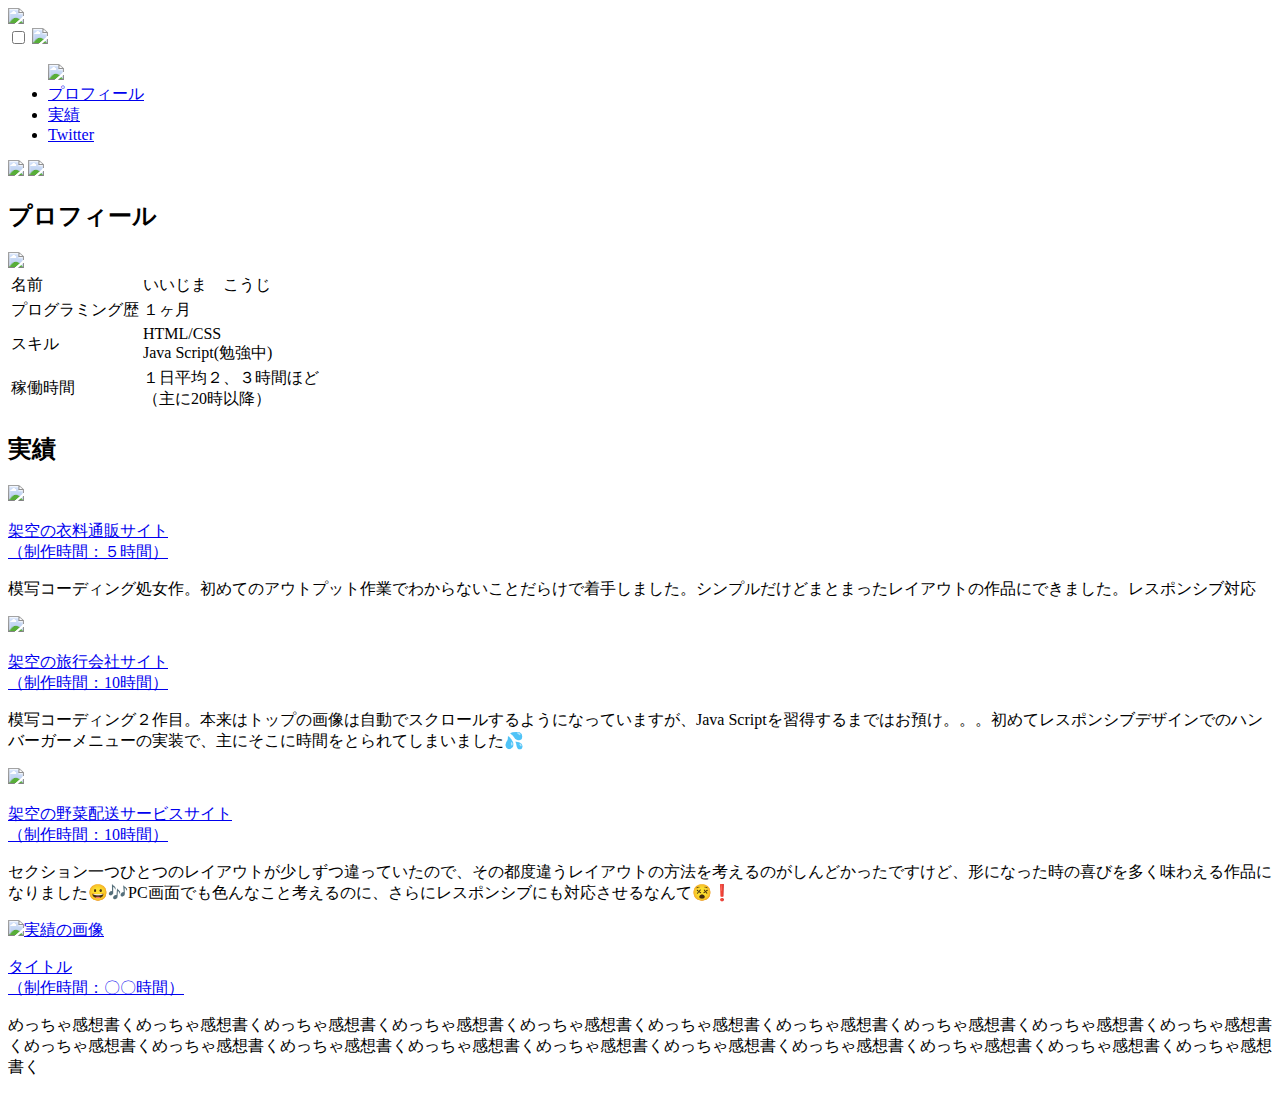
==== index.html @ b82967d2 "Add files via upload" ====
<!DOCTYPE html>
<html lang="ja">
  <head>
    <meta charset="utf-8">
    <title>Kouji's Page</title>
    <link rel="icon" href="img/icon.png">
    <link rel="stylesheet" href="css/styles.css">
    <link rel="stylesheet" href="css/responsive.css">
    <meta name="viewport" content="width=device-width, initial-scale=1.0">

  </head>
    
<body>

  <header>
    <nav class="header-nav">
      <div class="header-logo">
        <img src="img/header-logo.jpg">
      </div>
      <input type="checkbox" id="humbarger">
      <label for="humbarger"><img src="img/humbarger-on.png"></label>
      <ul>
        <label for="humbarger"><img src="img/humbarger-off.png"></label>
        <li><a href="#profile">プロフィール</a></li>
        <li><a href="#results">実績</a></li>
        <li><a href="#twitter">Twitter</a></li>
      </ul>
    </nav>

    <div class="header-img">
      <img class="header-img-pc" src="img/header-img.png">
      <img class="header-img-sp" src="img/header-img-sp.png">
    </div>

  </header>

  <main>

    <section id="profile">
      <h2>プロフィール</h2>

      <div class="profile-wrapper">

        <div class="profile-img">
          <img src="img/dogpc.jpg">
        </div>
        <div class="profile-text">
          <table>
            <tr>
              <td>名前</td>
              <td>いいじま　こうじ</td>
            </tr>
            <tr>
              <td>プログラミング歴</td>
              <td>１ヶ月</td>
            </tr>
            <tr>
              <td>スキル</td>
              <td>HTML/CSS<br>Java Script(勉強中)</td>
            </tr>
            <tr>
              <td>稼働時間</td>
              <td>１日平均２、３時間ほど<br>（主に20時以降）</td>
            </tr>
            
          </table>
        </div>

      </div>
    </section>

    <section id="results">

      <h2>実績</h2>
      <div class="results-wrapper">

        <div class="results">
          <a href="practice/tottaly/index.html" target="blank"><img src="img/tottaly.png"><p>架空の衣料通販サイト<br>（制作時間：５時間）</p></a>
          <div class="results-text">
            <p>模写コーディング処女作。初めてのアウトプット作業でわからないことだらけで着手しました。シンプルだけどまとまったレイアウトの作品にできました。レスポンシブ対応</p>
          </div>
        </div>

        <div class="results">
          <a href="practice/paspol/index.html" target="blank"><img src="img/paspol.png"><p>架空の旅行会社サイト<br>（制作時間：10時間）</p></a>
          <div class="results-text">
            <p>模写コーディング２作目。本来はトップの画像は自動でスクロールするようになっていますが、Java Scriptを習得するまではお預け。。。初めてレスポンシブデザインでのハンバーガーメニューの実装で、主にそこに時間をとられてしまいました💦</p>
          </div>
        </div>

        <div class="results">
          <a href="practice/20210414/index.html" target="blank"><img src="img/sugutabe.png"><p>架空の野菜配送サービスサイト<br>（制作時間：10時間）</p></a>
          <div class="results-text">
            <p>セクション一つひとつのレイアウトが少しずつ違っていたので、その都度違うレイアウトの方法を考えるのがしんどかったですけど、形になった時の喜びを多く味わえる作品になりました😀🎶PC画面でも色んなこと考えるのに、さらにレスポンシブにも対応させるなんて😵❗️</p>
          </div>
        </div>

        <div class="results">
          <a href="#"><img src=""alt="実績の画像" target="blank"><p>タイトル<br>（制作時間：〇〇時間）</p></a>
          <div class="results-text">
            <p>めっちゃ感想書くめっちゃ感想書くめっちゃ感想書くめっちゃ感想書くめっちゃ感想書くめっちゃ感想書くめっちゃ感想書くめっちゃ感想書くめっちゃ感想書くめっちゃ感想書くめっちゃ感想書くめっちゃ感想書くめっちゃ感想書くめっちゃ感想書くめっちゃ感想書くめっちゃ感想書くめっちゃ感想書くめっちゃ感想書くめっちゃ感想書くめっちゃ感想書く</p>
          </div>
        </div>

      </div>

    </section>

  </main>



</body>
    
</html>
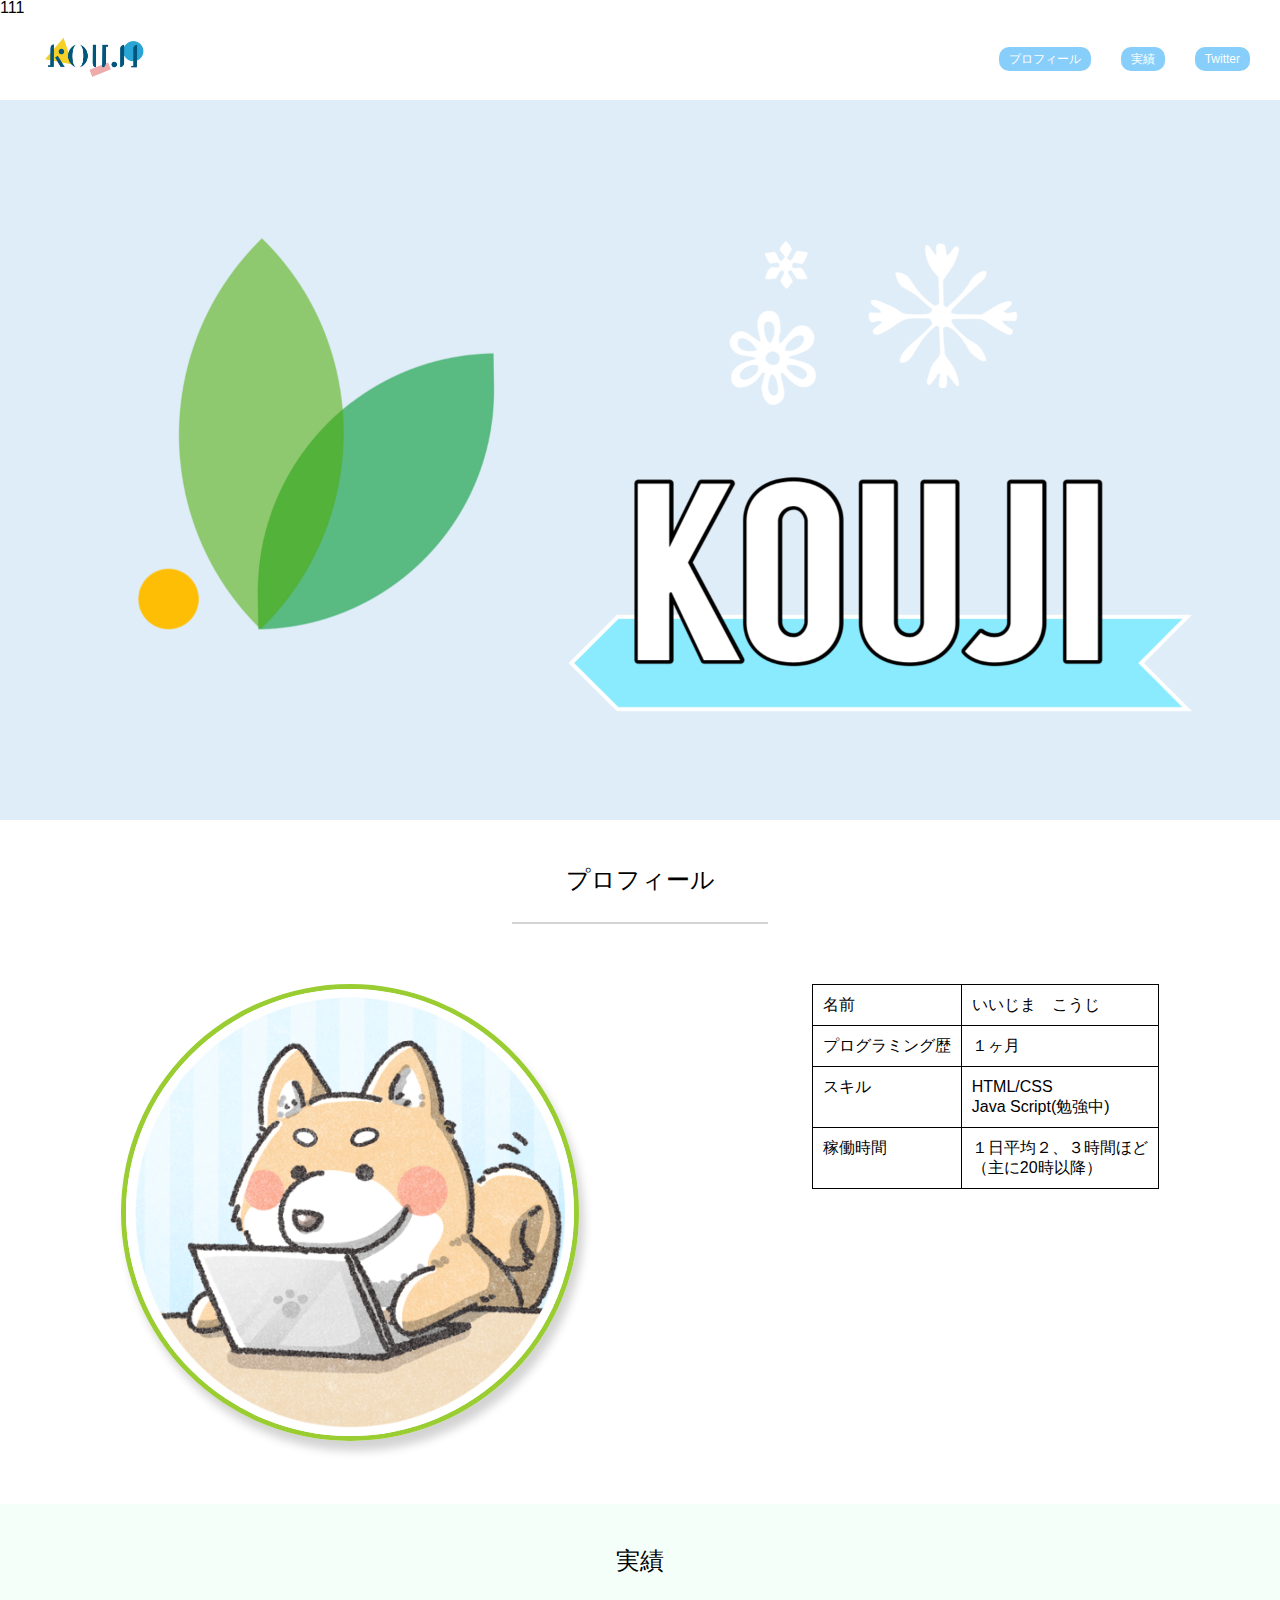
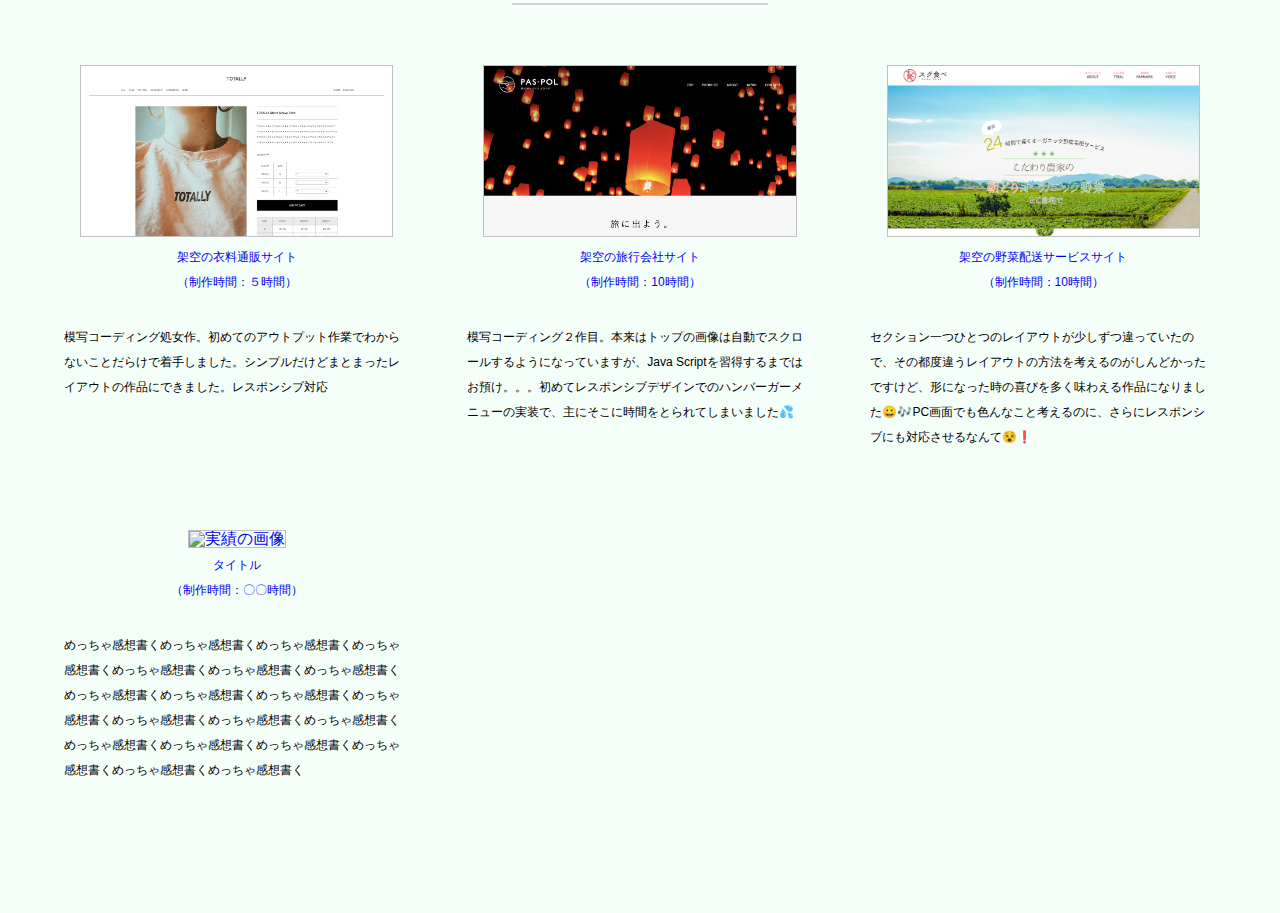
==== commit 69789394: "Add files via upload" ====
--- a/index.html
+++ b/index.html
@@ -1,4 +1,4 @@
-<!DOCTYPE html>
+<!DOCTYPE html>111
 <html lang="ja">
   <head>
     <meta charset="utf-8">
--- a/css/styles.css
+++ b/css/styles.css
@@ -0,0 +1,263 @@
+/*
+html5doctor.com Reset Stylesheet
+v1.6.1
+Last Updated: 2010-09-17
+Author: Richard Clark - http://richclarkdesign.com
+Twitter: @rich_clark
+*/
+
+html, body, div, span, object, iframe,
+h1, h2, h3, h4, h5, h6, p, blockquote, pre,
+abbr, address, cite, code,
+del, dfn, em, img, ins, kbd, q, samp,
+small, strong, sub, sup, var,
+b, i,
+dl, dt, dd, ol, ul, li,
+fieldset, form, label, legend,
+table, caption, tbody, tfoot, thead, tr, th, td,
+article, aside, canvas, details, figcaption, figure,
+footer, header, hgroup, menu, nav, section, summary,
+time, mark, audio, video {
+    margin:0;
+    padding:0;
+    border:0;
+    outline:0;
+    font-size:100%;
+    vertical-align:baseline;
+    background:transparent;
+}
+
+body {
+    line-height:1;
+}
+
+article,aside,details,figcaption,figure,
+footer,header,hgroup,menu,nav,section {
+    display:block;
+}
+
+nav ul {
+    list-style:none;
+}
+
+blockquote, q {
+    quotes:none;
+}
+
+blockquote:before, blockquote:after,
+q:before, q:after {
+    content:'';
+    content:none;
+}
+
+a {
+    margin:0;
+    padding:0;
+    font-size:100%;
+    vertical-align:baseline;
+    background:transparent;
+}
+
+/* change colours to suit your needs */
+ins {
+    background-color:#ff9;
+    color:#000;
+    text-decoration:none;
+}
+
+/* change colours to suit your needs */
+mark {
+    background-color:#ff9;
+    color:#000;
+    font-style:italic;
+    font-weight:bold;
+}
+
+del {
+    text-decoration: line-through;
+}
+
+abbr[title], dfn[title] {
+    border-bottom:1px dotted;
+    cursor:help;
+}
+
+table {
+    border-collapse:collapse;
+    border-spacing:0;
+}
+
+/* change border colour to suit your needs */
+hr {
+    display:block;
+    height:1px;
+    border:0;  
+    border-top:1px solid #cccccc;
+    margin:1em 0;
+    padding:0;
+}
+
+input, select {
+    vertical-align:middle;
+}
+
+
+
+/* ここからCSS */
+
+body {
+  margin: 0;
+  background-color: #fff;
+  font-family: 'Segoe UI', Tahoma, Geneva, Verdana, sans-serif;
+}
+
+a {
+  text-decoration: none;
+}
+
+.header-nav {
+  display: flex;
+  align-items: center;
+  justify-content: space-between;
+  padding: 15px 0;
+}
+
+.header-nav .header-logo {
+width: 10%;
+}
+
+.header-logo img {
+  width: 100%;
+  padding: 0 30px;
+}
+
+.header-nav input, .header-nav label {
+  display: none;
+}
+
+.header-nav label img {
+  transform: scale(.5);
+}
+
+.header-nav ul {
+  padding: 0 30px;
+  display: flex;
+}
+
+.header-nav ul li {
+  padding-right: 30px;
+}
+
+.header-nav ul li:last-child {
+  padding-right: 0;
+}
+
+.header-nav ul li a {
+  font-size: 12px;
+  color: #fff;
+  background-color: #87cefa;
+  padding: 5px 10px;
+  border-radius: 10px;
+  transition: all .3s;
+}
+
+.header-nav ul li a:hover {
+  color: #87cefa;
+  background-color: #e0ffff;
+}
+
+.header-img {
+  width: 100%;
+}
+
+.header-img img {
+  width: 100%;
+}
+
+.header-img-sp {
+  display: none;
+}
+
+section:nth-child(even) {
+background-color: #f5fffa;
+}
+
+section h2 {
+  font-size: 24px;
+  font-weight: normal;
+  border-bottom: 2px solid #d3d3d3;
+  padding: 45px 0 30px;
+  width: 20%;
+  margin: 0 auto 60px;
+  text-align: center;
+}
+
+.profile-wrapper {
+  display: flex;
+  justify-content: space-around;
+  align-items: flex-start;
+  margin-bottom: 60px;
+}
+
+.profile-img {
+  width: 35%;
+  
+}
+
+.profile-img img {
+  width: 100%;
+  border-radius: 50%;
+  border: 5px solid #9acd32;
+  box-shadow: 5px 10px 10px 0 #d3d3d3; 
+}
+
+.profile-text table {
+  text-align: left;
+}
+
+tr td {
+  border: 1px solid #000;
+  padding: 10px 10px;
+  line-height: 20px;
+}
+
+.results-wrapper {
+  width: 90%;
+  margin: 0 auto;
+  display: flex;
+  flex-wrap: wrap;
+  justify-content: space-between;
+  padding-bottom: 60px;
+}
+
+.results a img {
+  width: 90%;
+  border: 1px solid silver;
+}
+
+.results-text {
+  max-height: 200px;
+  overflow-y: auto;
+}
+
+.results p {
+  line-height: 25px;
+  margin: 30px 0;
+  font-size: 12px;
+  text-align: left;
+}
+
+.results a p {
+  width: 100%;
+  margin-top: 0;
+  padding-top: 5px;
+  text-align: center;
+  margin: 0 auto;
+}
+
+.results {
+  width: 30%;
+  text-align: center;
+  margin-bottom: 30px;
+  padding-bottom : 20px;
+}--- a/css/responsive.css
+++ b/css/responsive.css
@@ -0,0 +1,210 @@
+/*
+html5doctor.com Reset Stylesheet
+v1.6.1
+Last Updated: 2010-09-17
+Author: Richard Clark - http://richclarkdesign.com
+Twitter: @rich_clark
+*/
+
+html, body, div, span, object, iframe,
+h1, h2, h3, h4, h5, h6, p, blockquote, pre,
+abbr, address, cite, code,
+del, dfn, em, img, ins, kbd, q, samp,
+small, strong, sub, sup, var,
+b, i,
+dl, dt, dd, ol, ul, li,
+fieldset, form, label, legend,
+table, caption, tbody, tfoot, thead, tr, th, td,
+article, aside, canvas, details, figcaption, figure,
+footer, header, hgroup, menu, nav, section, summary,
+time, mark, audio, video {
+    margin:0;
+    padding:0;
+    border:0;
+    outline:0;
+    font-size:100%;
+    vertical-align:baseline;
+    background:transparent;
+}
+
+body {
+    line-height:1;
+}
+
+article,aside,details,figcaption,figure,
+footer,header,hgroup,menu,nav,section {
+    display:block;
+}
+
+nav ul {
+    list-style:none;
+}
+
+blockquote, q {
+    quotes:none;
+}
+
+blockquote:before, blockquote:after,
+q:before, q:after {
+    content:'';
+    content:none;
+}
+
+a {
+    margin:0;
+    padding:0;
+    font-size:100%;
+    vertical-align:baseline;
+    background:transparent;
+}
+
+/* change colours to suit your needs */
+ins {
+    background-color:#ff9;
+    color:#000;
+    text-decoration:none;
+}
+
+/* change colours to suit your needs */
+mark {
+    background-color:#ff9;
+    color:#000;
+    font-style:italic;
+    font-weight:bold;
+}
+
+del {
+    text-decoration: line-through;
+}
+
+abbr[title], dfn[title] {
+    border-bottom:1px dotted;
+    cursor:help;
+}
+
+table {
+    border-collapse:collapse;
+    border-spacing:0;
+}
+
+/* change border colour to suit your needs */
+hr {
+    display:block;
+    height:1px;
+    border:0;  
+    border-top:1px solid #cccccc;
+    margin:1em 0;
+    padding:0;
+}
+
+input, select {
+    vertical-align:middle;
+}
+
+/* ここからCSS */
+
+@media screen and (max-width: 500px) {
+
+
+  .header-nav {
+    position: relative;
+  }
+
+  .header-nav .header-logo {
+    width: 25%;
+    }
+    
+  .header-logo img {
+    width: 100%;
+    padding: 0 30px;
+  }
+
+  .header-nav input, .header-nav label {
+    display: block;
+  }
+
+  .header-nav input {
+    position: absolute;
+    left: -500%;
+  }
+
+    .header-nav label {
+      padding-right: 30px;
+  }
+
+  .header-nav ul {
+    flex-direction: column;
+    justify-content: space-between;
+    text-align: center;
+    background-color: #fff;
+    position: absolute;
+    top: -500%;
+    right: 0px;
+    padding: 2px 0 30px;
+    height: 200px;
+    z-index: 2;
+    transition: all .3s;
+  }
+
+  .header-nav ul li {
+    padding: 0 20px;
+  }
+  .header-nav ul li:last-child {
+    padding: 0 20px;
+  }
+
+  .header-nav ul label {
+    padding-top: 15px;
+    padding-right: 30px;
+    text-align: right;
+
+  }
+
+  input:checked ~ ul {
+    top: 0px;
+  }
+
+.header-img-pc {
+  display: none;
+}
+
+  .header-img-sp {
+    display: block;
+  }
+
+  section h2 {
+    width: 40%;
+  }
+
+  .profile-wrapper {
+    flex-direction: column;
+    justify-content: space-between;
+    align-items: center;
+    
+  }
+
+  .profile-img {
+    width: 80%;
+    margin-bottom: 30px;
+  }
+
+  .results-wrapper {
+    flex-direction: column;
+  }
+
+  .results {
+    width: 90%;
+    text-align: center;
+    margin: 0 auto;
+    
+  }
+
+  .results p {
+    padding-bottom: 30px;
+    border-bottom: 2px dotted #d3d3d3;
+  }
+  .results a p {
+    padding-bottom: 0;
+    border-bottom: none;
+  }
+}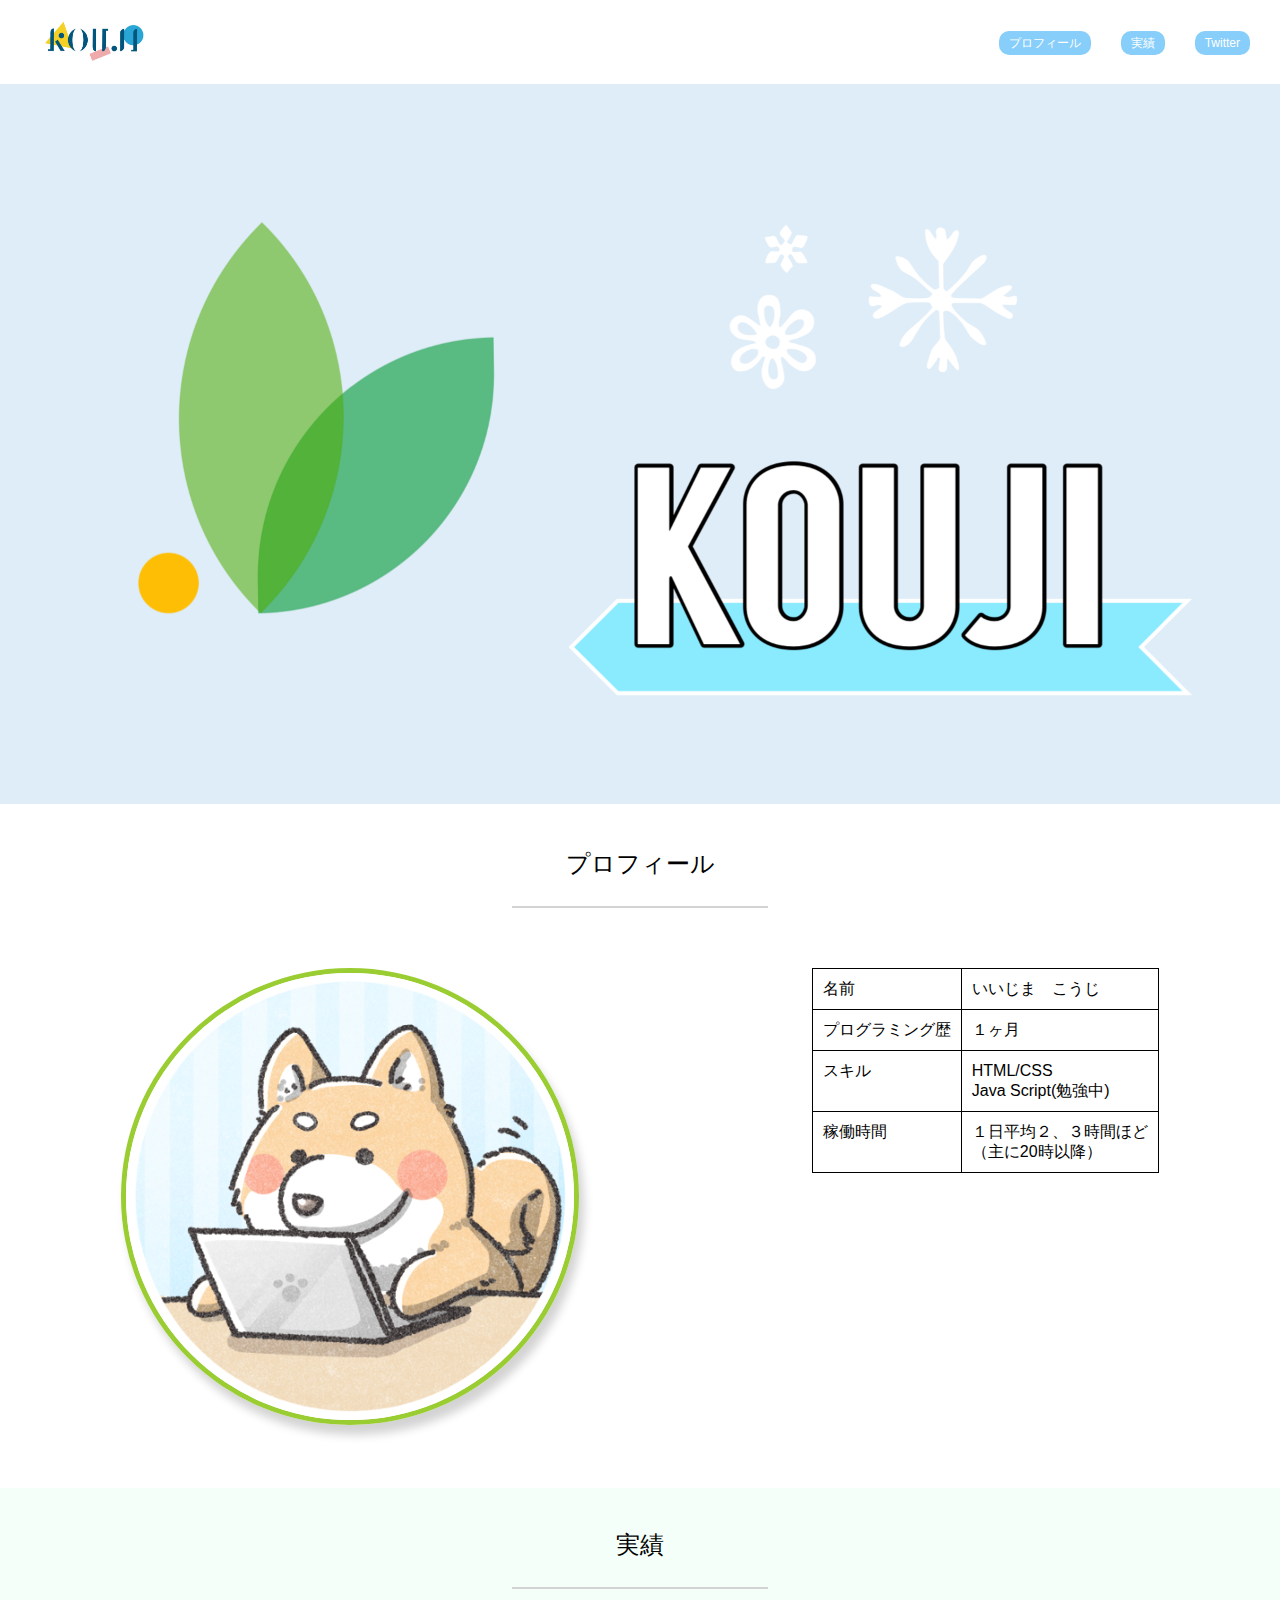
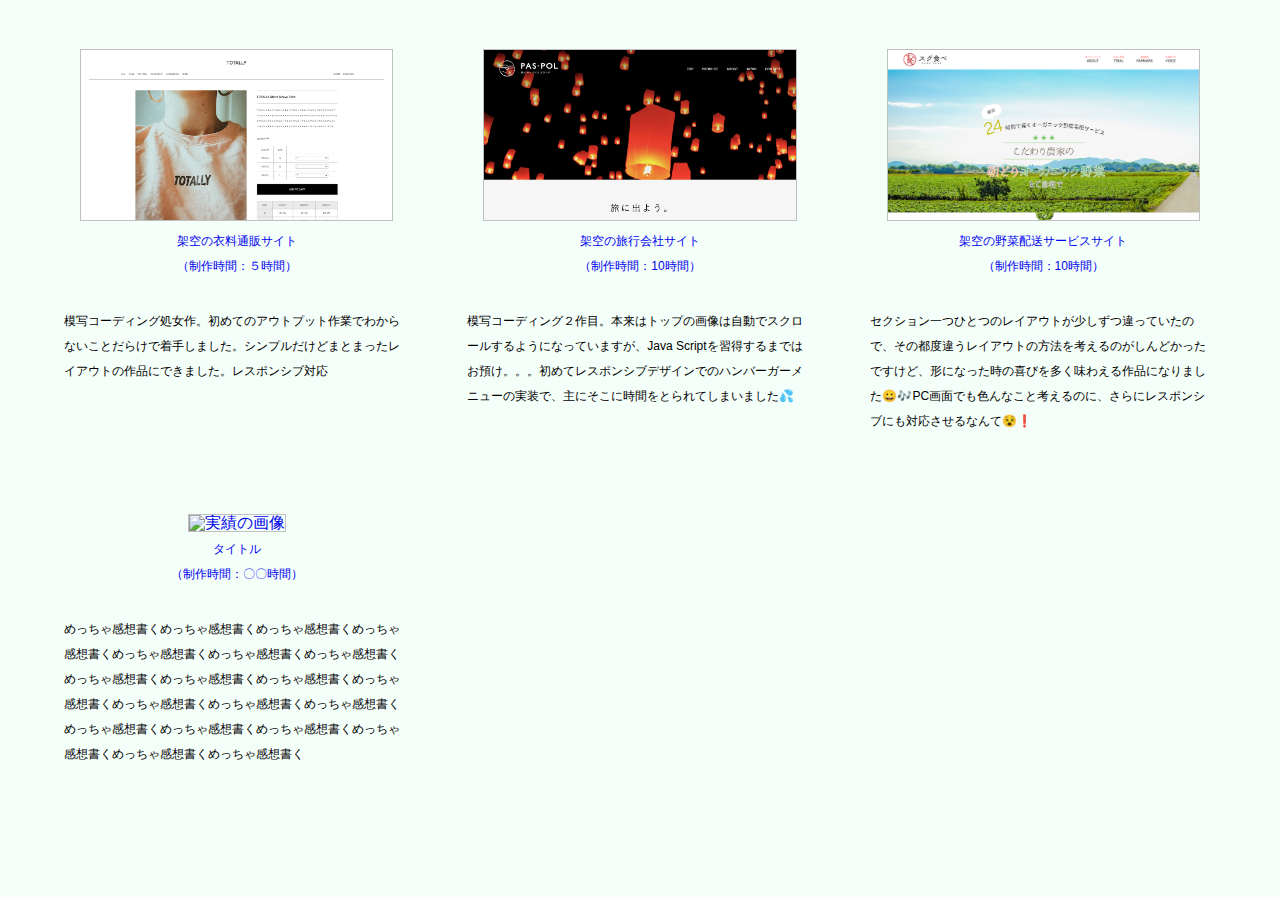
==== commit 6b828c63: "Add files via upload" ====
--- a/index.html
+++ b/index.html
@@ -1,4 +1,4 @@
-<!DOCTYPE html>111
+<!DOCTYPE html>
 <html lang="ja">
   <head>
     <meta charset="utf-8">
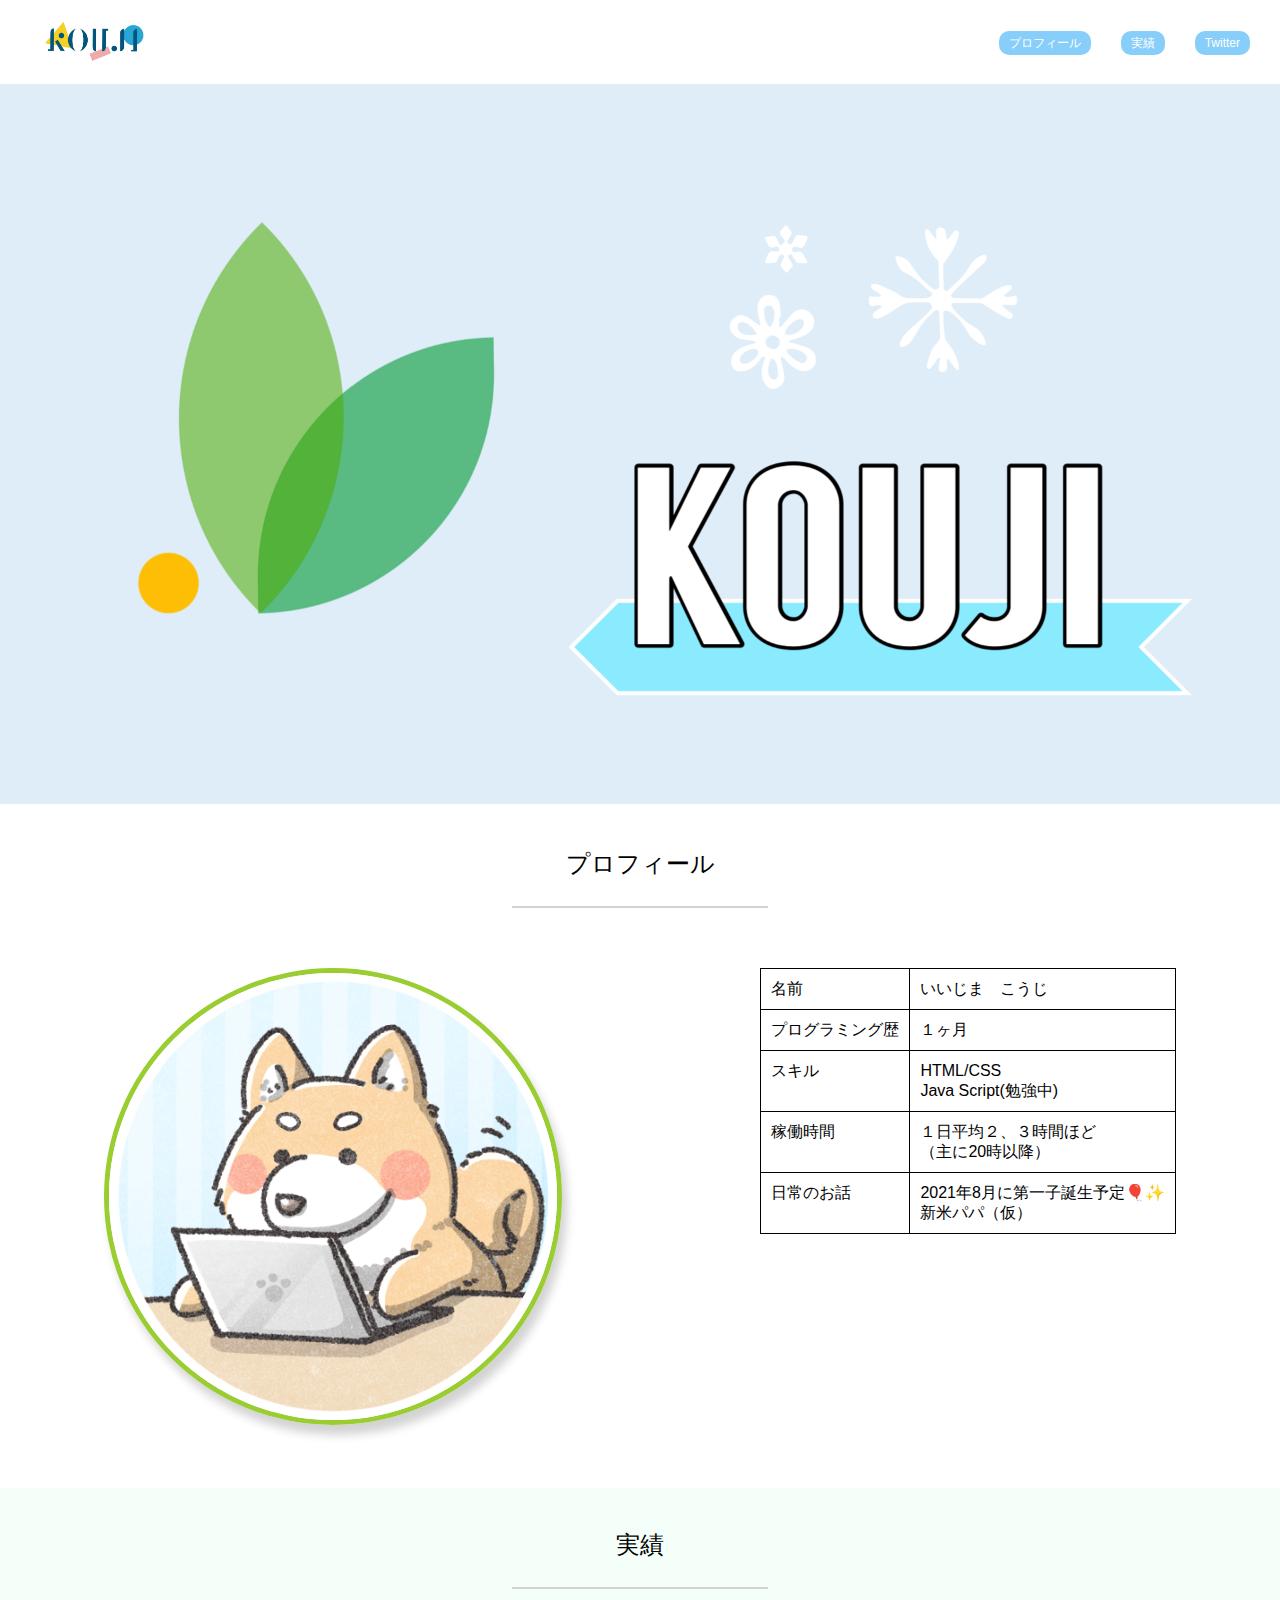
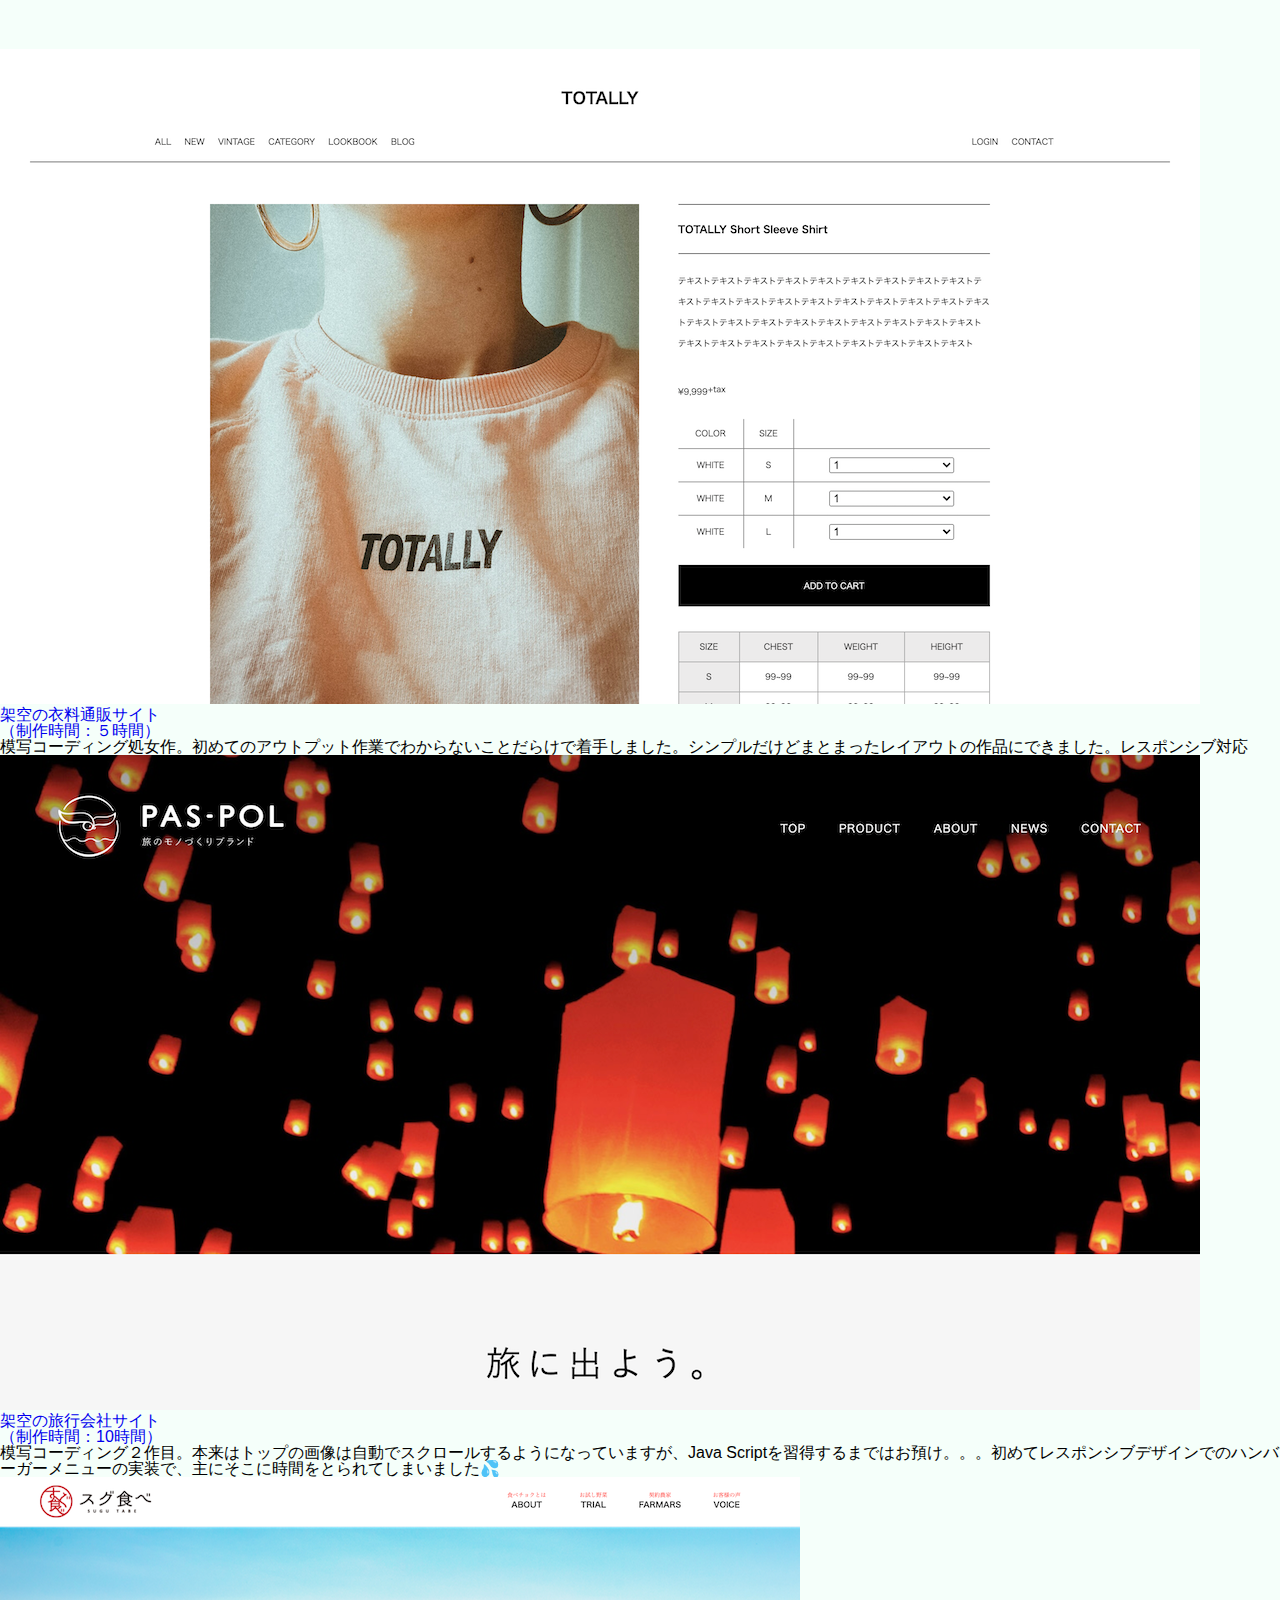
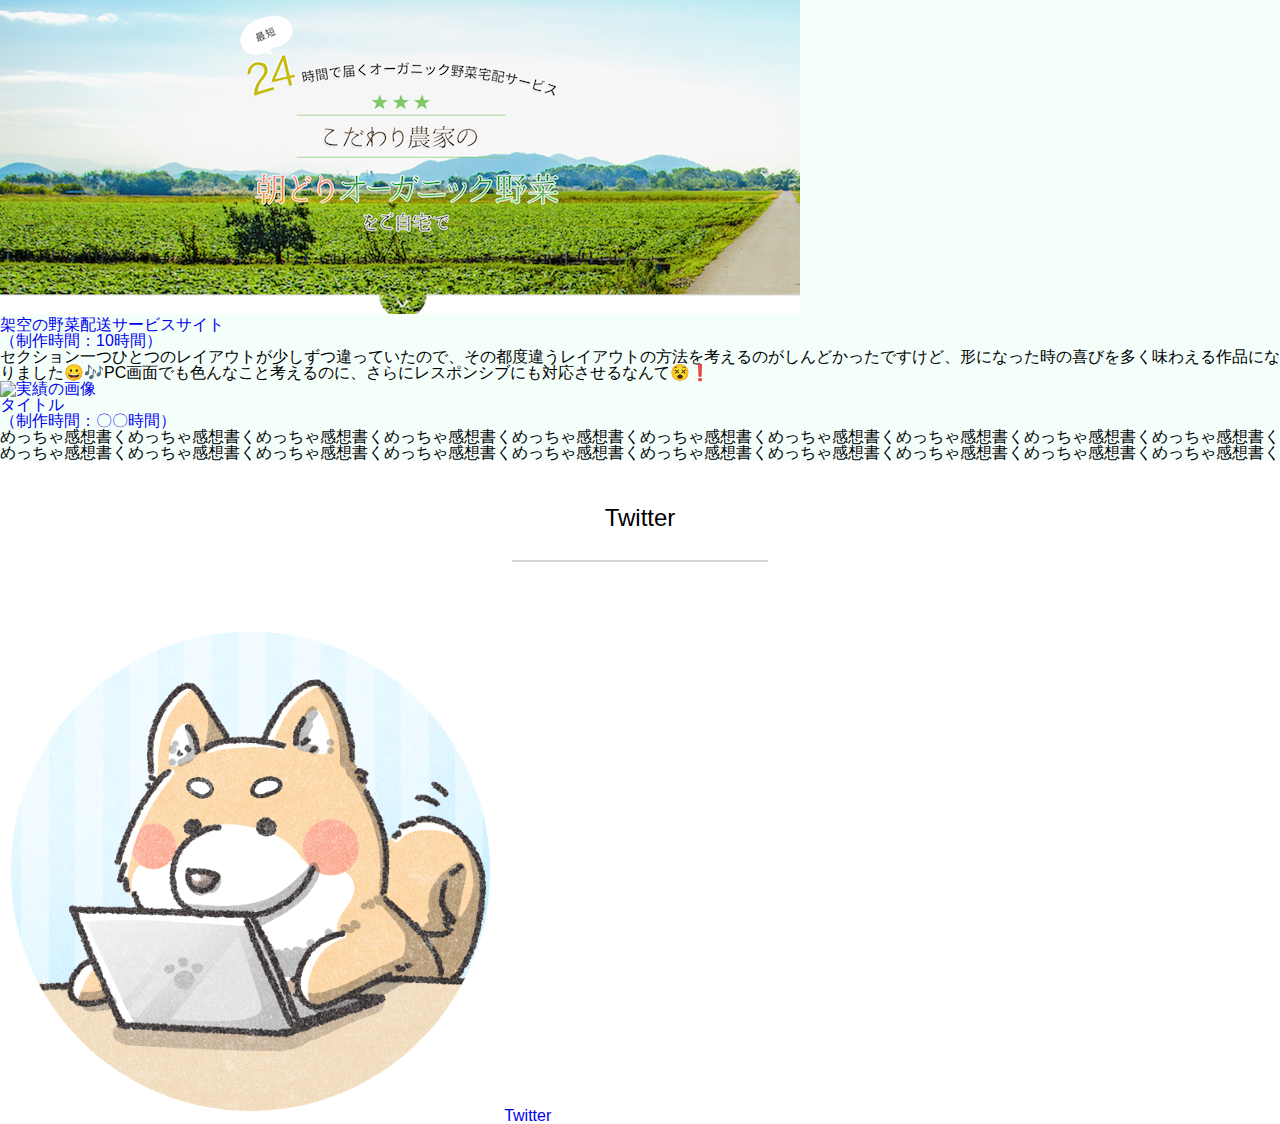
==== commit 61827938: "Add files via upload" ====
--- a/index.html
+++ b/index.html
@@ -62,6 +62,10 @@
               <td>稼働時間</td>
               <td>１日平均２、３時間ほど<br>（主に20時以降）</td>
             </tr>
+            <tr>
+              <td>日常のお話</td>
+              <td>2021年8月に第一子誕生予定🎈✨<br>新米パパ（仮）</td>
+            </tr>
             
           </table>
         </div>
@@ -69,41 +73,49 @@
       </div>
     </section>
 
-    <section id="results">
+    <section id="works">
 
       <h2>実績</h2>
-      <div class="results-wrapper">
+      <div class="works-wrapper">
 
-        <div class="results">
+        <div class="works">
           <a href="practice/tottaly/index.html" target="blank"><img src="img/tottaly.png"><p>架空の衣料通販サイト<br>（制作時間：５時間）</p></a>
-          <div class="results-text">
+          <div class="works-text">
             <p>模写コーディング処女作。初めてのアウトプット作業でわからないことだらけで着手しました。シンプルだけどまとまったレイアウトの作品にできました。レスポンシブ対応</p>
           </div>
         </div>
 
-        <div class="results">
+        <div class="works">
           <a href="practice/paspol/index.html" target="blank"><img src="img/paspol.png"><p>架空の旅行会社サイト<br>（制作時間：10時間）</p></a>
-          <div class="results-text">
+          <div class="works-text">
             <p>模写コーディング２作目。本来はトップの画像は自動でスクロールするようになっていますが、Java Scriptを習得するまではお預け。。。初めてレスポンシブデザインでのハンバーガーメニューの実装で、主にそこに時間をとられてしまいました💦</p>
           </div>
         </div>
 
-        <div class="results">
+        <div class="works">
           <a href="practice/20210414/index.html" target="blank"><img src="img/sugutabe.png"><p>架空の野菜配送サービスサイト<br>（制作時間：10時間）</p></a>
-          <div class="results-text">
+          <div class="works-text">
             <p>セクション一つひとつのレイアウトが少しずつ違っていたので、その都度違うレイアウトの方法を考えるのがしんどかったですけど、形になった時の喜びを多く味わえる作品になりました😀🎶PC画面でも色んなこと考えるのに、さらにレスポンシブにも対応させるなんて😵❗️</p>
           </div>
         </div>
 
-        <div class="results">
+        <div class="works">
           <a href="#"><img src=""alt="実績の画像" target="blank"><p>タイトル<br>（制作時間：〇〇時間）</p></a>
-          <div class="results-text">
+          <div class="works-text">
             <p>めっちゃ感想書くめっちゃ感想書くめっちゃ感想書くめっちゃ感想書くめっちゃ感想書くめっちゃ感想書くめっちゃ感想書くめっちゃ感想書くめっちゃ感想書くめっちゃ感想書くめっちゃ感想書くめっちゃ感想書くめっちゃ感想書くめっちゃ感想書くめっちゃ感想書くめっちゃ感想書くめっちゃ感想書くめっちゃ感想書くめっちゃ感想書くめっちゃ感想書く</p>
           </div>
         </div>
 
       </div>
 
+    </section>
+
+    <section>
+      <h2>Twitter</h2>
+      <div class="twitter-wrapper">
+        <img src="img/dogpc.jpg">
+            <a class="btn" href="https://twitter.com/aruma11111" target="blank">Twitter</a>
+      </div>         
     </section>
 
   </main>
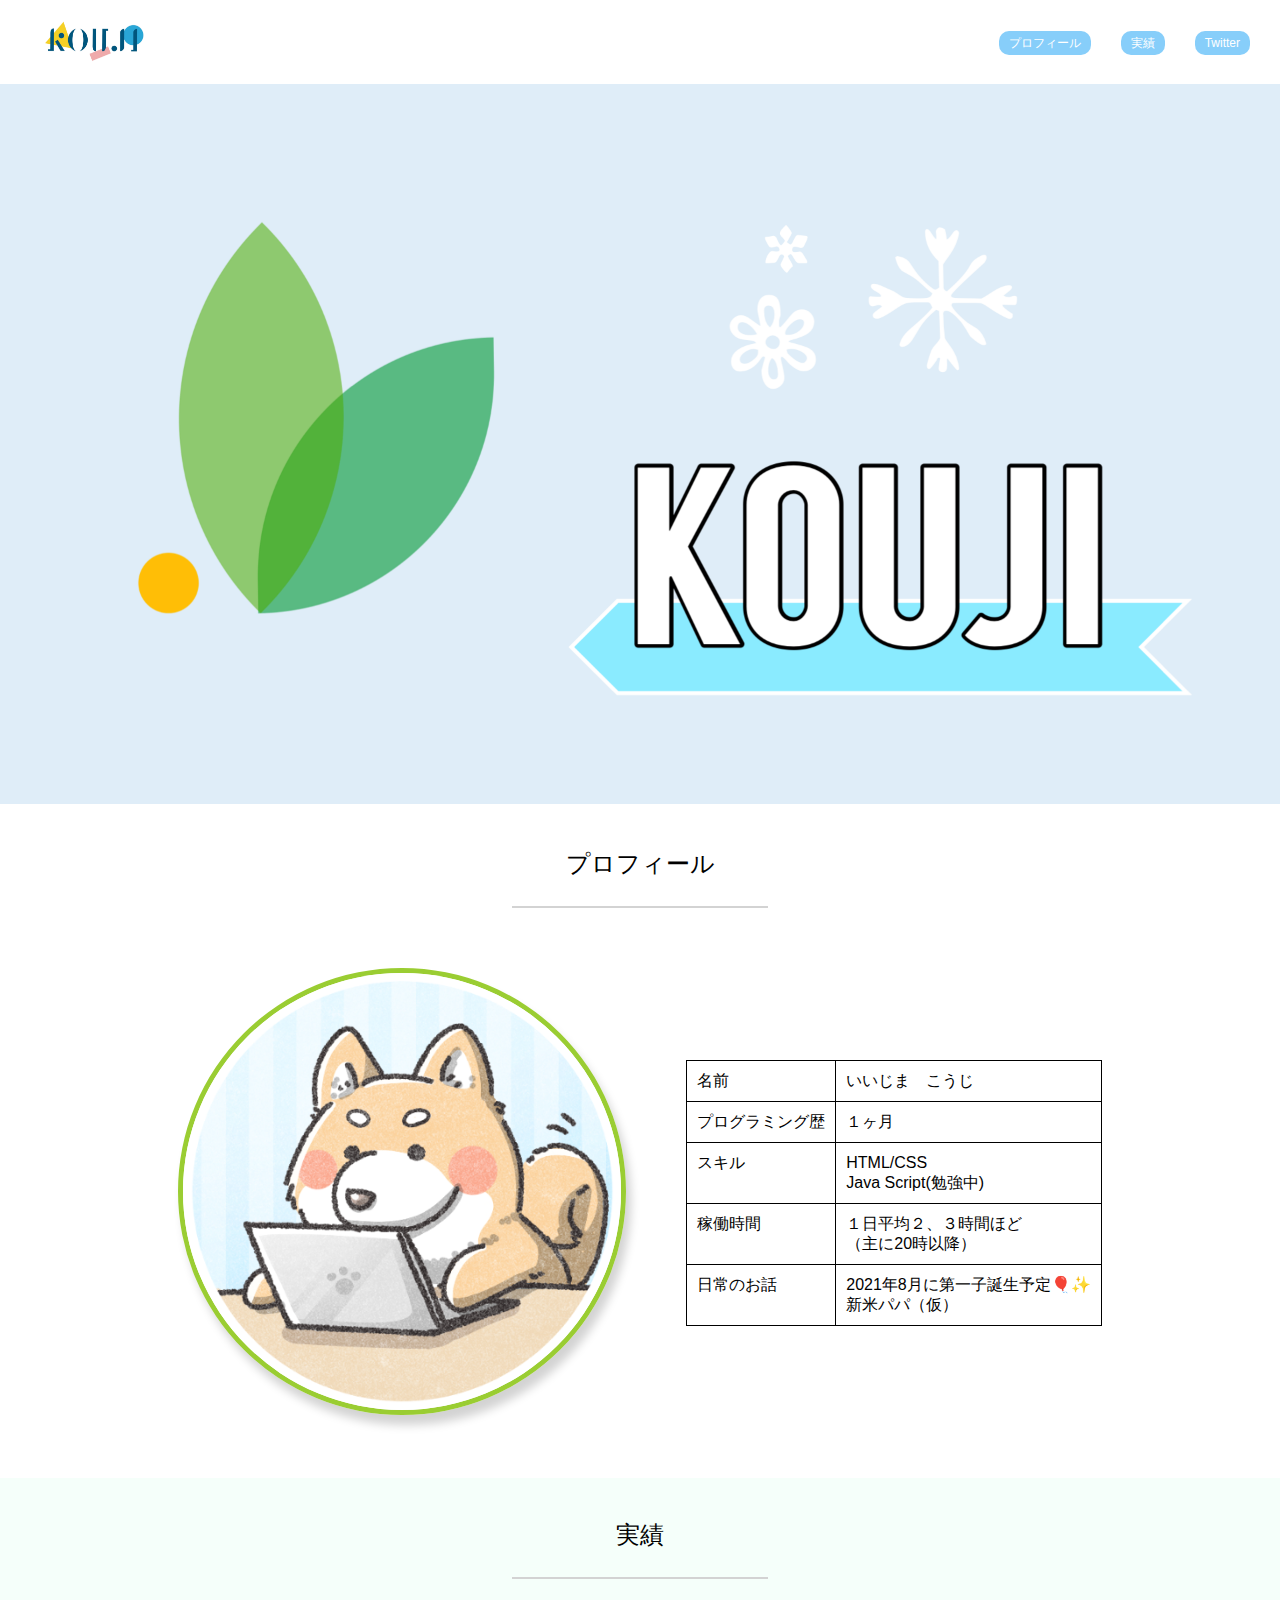
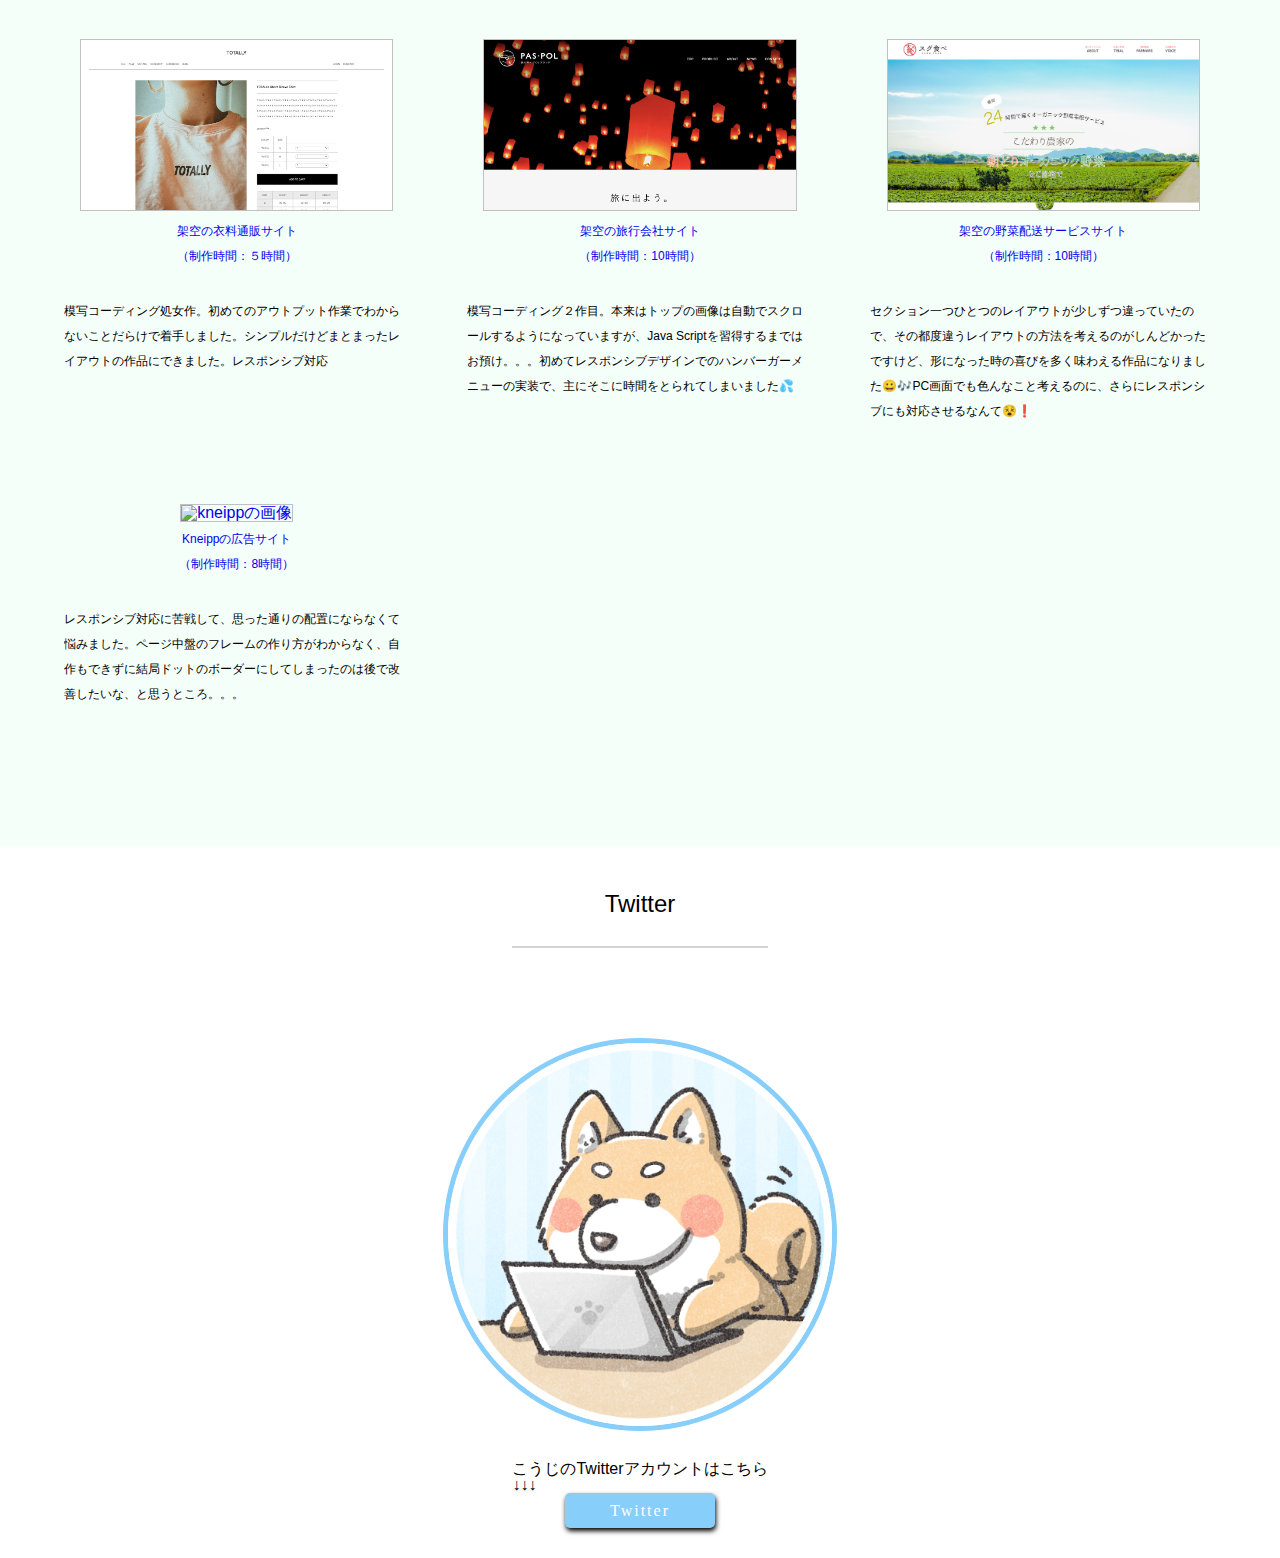
==== commit 0a892993: "Add files via upload" ====
--- a/index.html
+++ b/index.html
@@ -100,9 +100,9 @@
         </div>
 
         <div class="works">
-          <a href="#"><img src=""alt="実績の画像" target="blank"><p>タイトル<br>（制作時間：〇〇時間）</p></a>
+          <a href="practice/kneipp/index.html" target="blank"><img src="img/kneipp.png"alt="kneippの画像" ><p>Kneippの広告サイト<br>（制作時間：8時間）</p></a>
           <div class="works-text">
-            <p>めっちゃ感想書くめっちゃ感想書くめっちゃ感想書くめっちゃ感想書くめっちゃ感想書くめっちゃ感想書くめっちゃ感想書くめっちゃ感想書くめっちゃ感想書くめっちゃ感想書くめっちゃ感想書くめっちゃ感想書くめっちゃ感想書くめっちゃ感想書くめっちゃ感想書くめっちゃ感想書くめっちゃ感想書くめっちゃ感想書くめっちゃ感想書くめっちゃ感想書く</p>
+            <p>レスポンシブ対応に苦戦して、思った通りの配置にならなくて悩みました。ページ中盤のフレームの作り方がわからなく、自作もできずに結局ドットのボーダーにしてしまったのは後で改善したいな、と思うところ。。。</p>
           </div>
         </div>
 
@@ -114,6 +114,7 @@
       <h2>Twitter</h2>
       <div class="twitter-wrapper">
         <img src="img/dogpc.jpg">
+        <p>こうじのTwitterアカウントはこちら<br>↓↓↓</p>
             <a class="btn" href="https://twitter.com/aruma11111" target="blank">Twitter</a>
       </div>         
     </section>
--- a/css/styles.css
+++ b/css/styles.css
@@ -194,14 +194,14 @@
 
 .profile-wrapper {
   display: flex;
-  justify-content: space-around;
-  align-items: flex-start;
+  justify-content: center;
+  align-items: center;
   margin-bottom: 60px;
 }
 
 .profile-img {
   width: 35%;
-  
+  margin-right: 60px;
 }
 
 .profile-img img {
@@ -209,6 +209,7 @@
   border-radius: 50%;
   border: 5px solid #9acd32;
   box-shadow: 5px 10px 10px 0 #d3d3d3; 
+  box-sizing: border-box;
 }
 
 .profile-text table {
@@ -221,7 +222,7 @@
   line-height: 20px;
 }
 
-.results-wrapper {
+.works-wrapper {
   width: 90%;
   margin: 0 auto;
   display: flex;
@@ -230,24 +231,31 @@
   padding-bottom: 60px;
 }
 
-.results a img {
+.works {
+  width: 30%;
+  text-align: center;
+  margin-bottom: 30px;
+  padding-bottom : 20px;
+}
+
+.works a img {
   width: 90%;
   border: 1px solid silver;
 }
 
-.results-text {
+.works-text {
   max-height: 200px;
   overflow-y: auto;
 }
 
-.results p {
+.works p {
   line-height: 25px;
   margin: 30px 0;
   font-size: 12px;
   text-align: left;
 }
 
-.results a p {
+.works a p {
   width: 100%;
   margin-top: 0;
   padding-top: 5px;
@@ -255,9 +263,32 @@
   margin: 0 auto;
 }
 
-.results {
+.twitter-wrapper {
+  display: flex;
+  flex-direction: column;
+  align-items: center;
+}
+
+.twitter-wrapper img {
   width: 30%;
-  text-align: center;
-  margin-bottom: 30px;
-  padding-bottom : 20px;
+  margin: 30px;
+  border-radius: 50%;
+  border: 5px solid #87cefa;
+}
+
+.btn {
+  min-width: 150px;margin-bottom: 30px;
+  box-shadow: 1px 3px 5px  #000;
+  text-align: center;
+  color: #fff;
+  font-size: 16px;
+  letter-spacing: 2px;
+  font-family: 'Georgia';
+  line-height: 35px;
+  background-color: #87cefa;
+  border-radius: 5px;
+}
+
+.btn:hover {
+  opacity: .7;
 }--- a/css/responsive.css
+++ b/css/responsive.css
@@ -185,26 +185,32 @@
 
   .profile-img {
     width: 80%;
+    margin-right: 0;
     margin-bottom: 30px;
   }
 
-  .results-wrapper {
+  .works-wrapper {
     flex-direction: column;
   }
 
-  .results {
+  .works {
     width: 90%;
     text-align: center;
     margin: 0 auto;
     
   }
 
-  .results p {
+  .works p {
     padding-bottom: 30px;
     border-bottom: 2px dotted #d3d3d3;
   }
-  .results a p {
+  .works a p {
     padding-bottom: 0;
     border-bottom: none;
   }
+
+  .twitter-wrapper img {
+    width: 70%;
+}
+
 }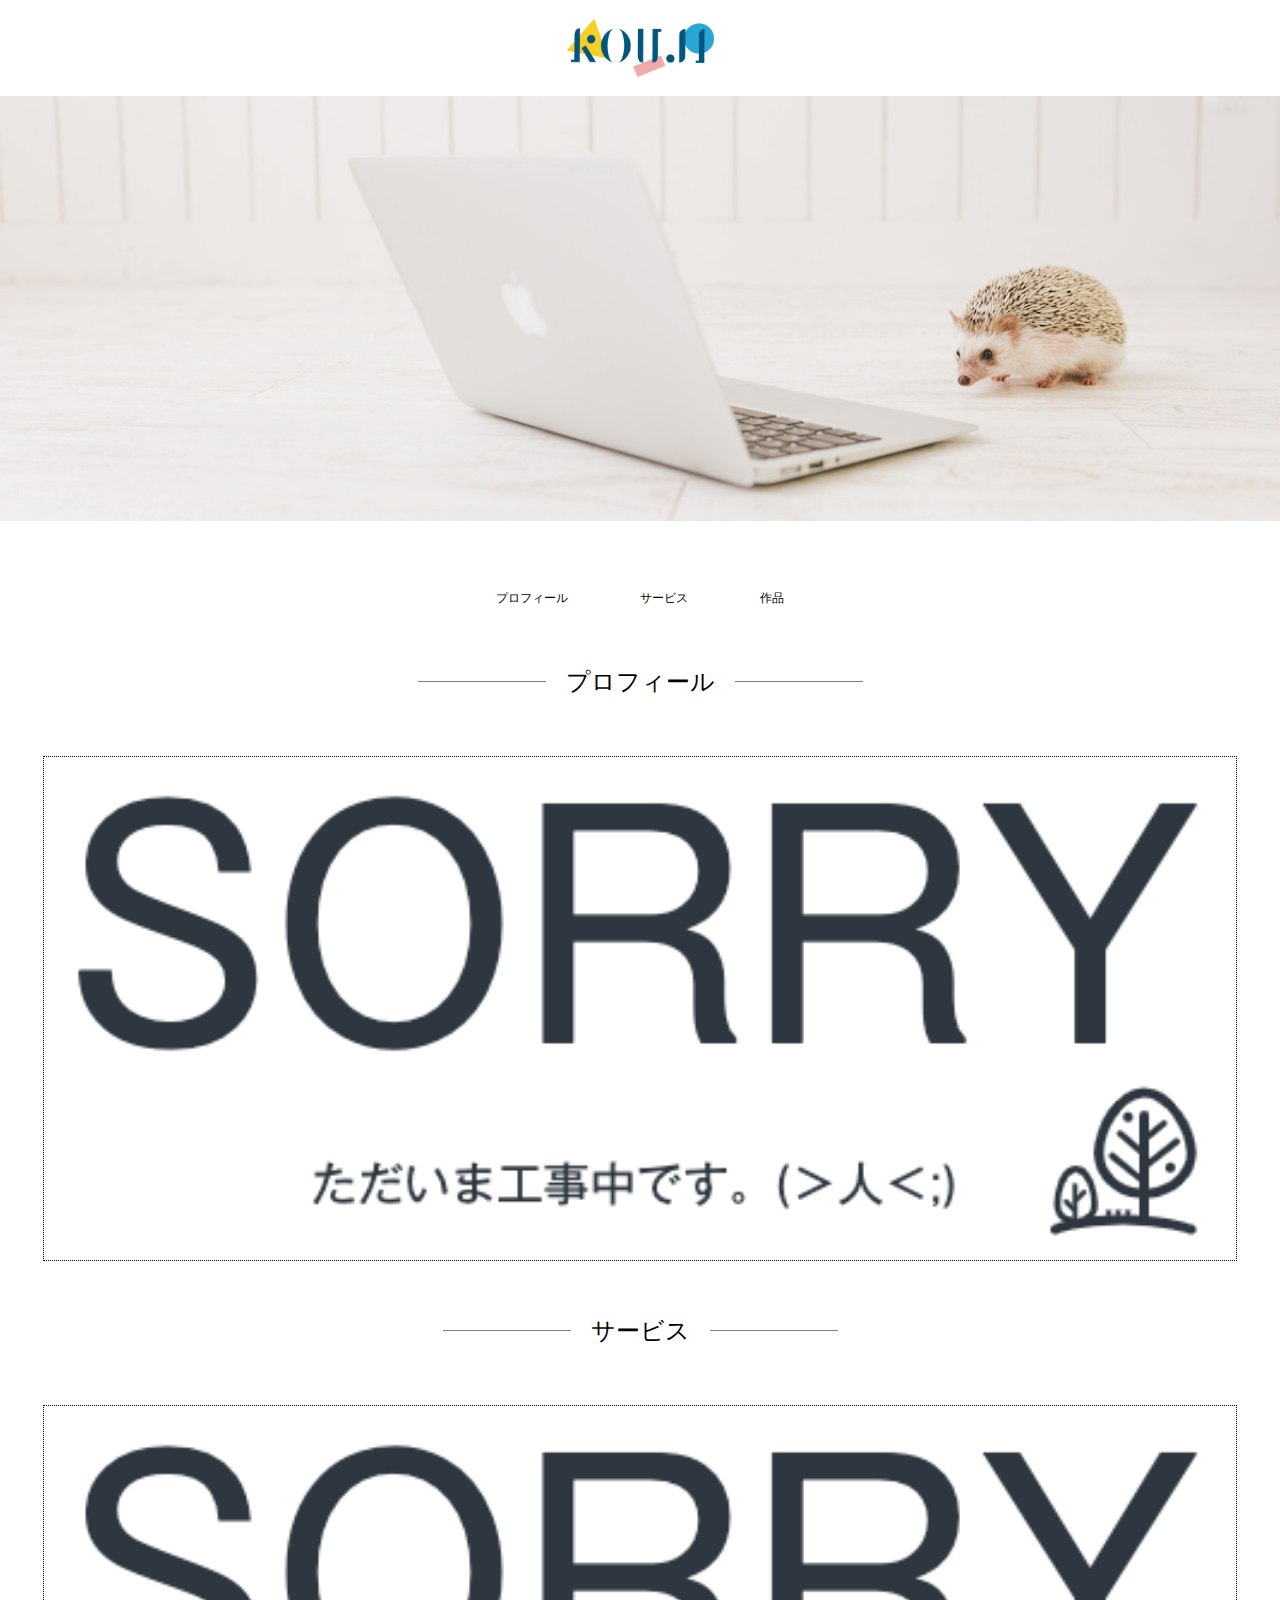
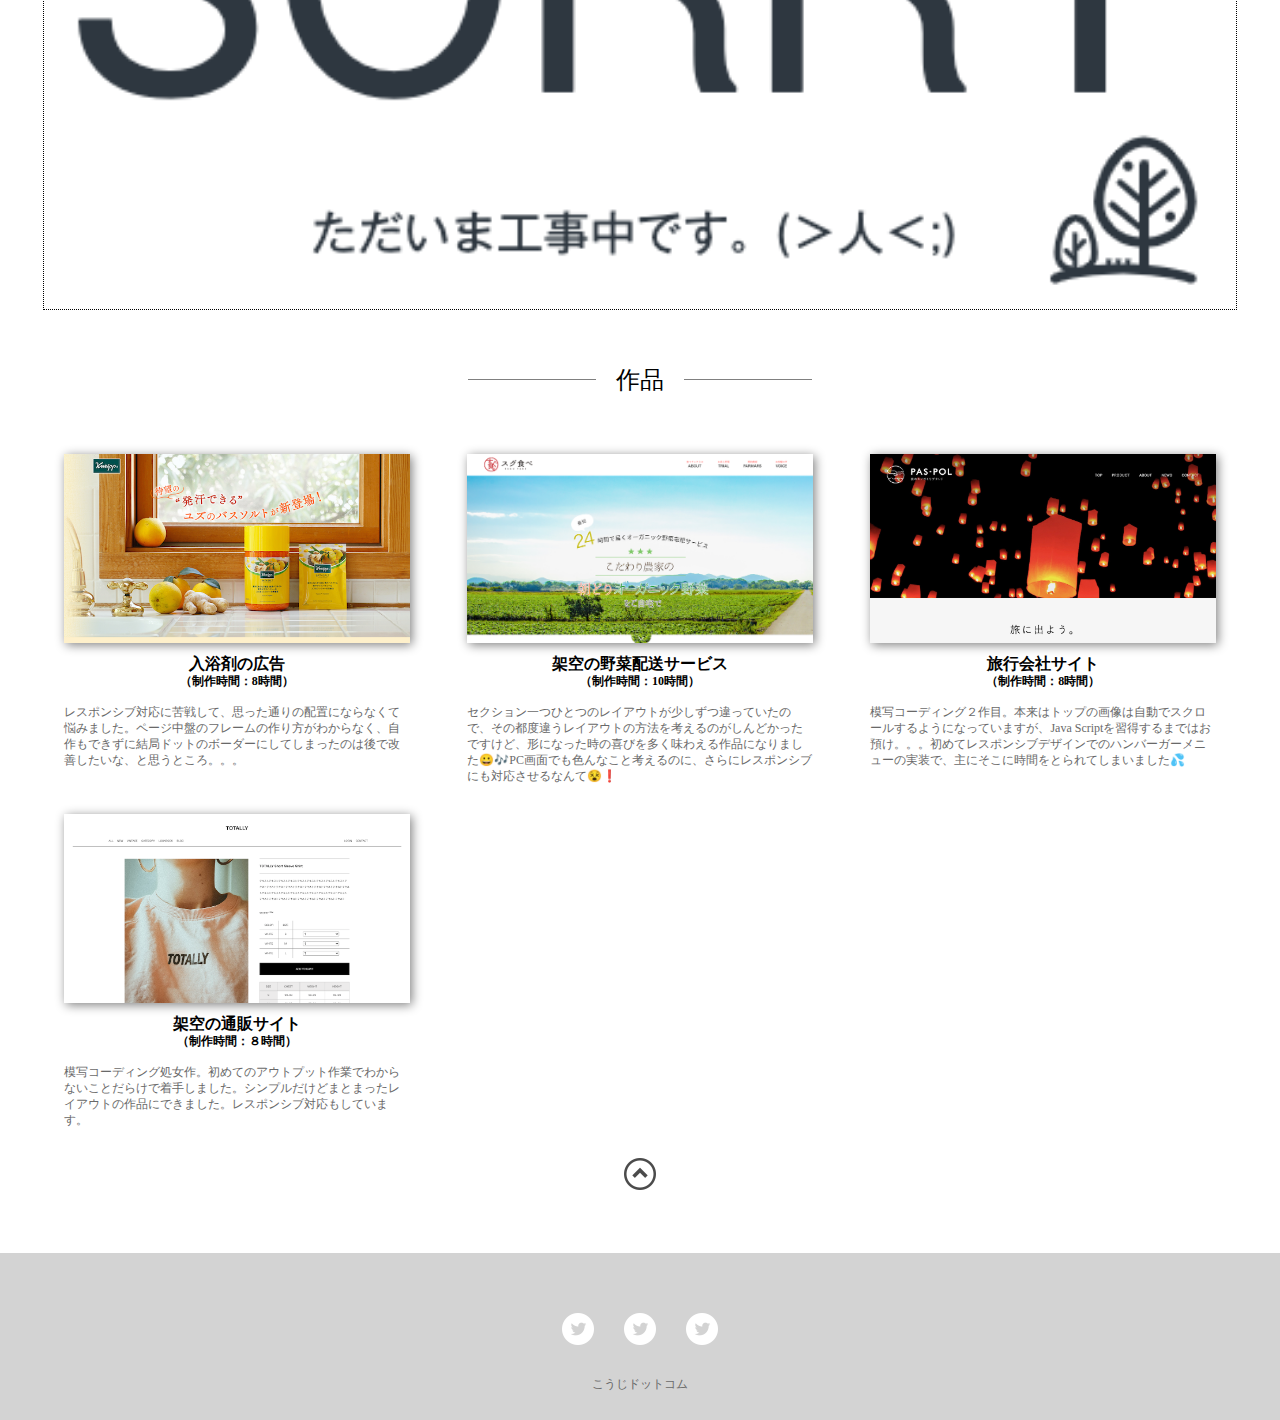
==== commit 41e422b7: "Add files via upload" ====
--- a/index.html
+++ b/index.html
@@ -13,115 +13,103 @@
 <body>
 
   <header>
-    <nav class="header-nav">
-      <div class="header-logo">
-        <img src="img/header-logo.jpg">
-      </div>
-      <input type="checkbox" id="humbarger">
-      <label for="humbarger"><img src="img/humbarger-on.png"></label>
+    <div class="header-logo" id="top">
+      <a href="#"><img src="img/header-logo.jpg"></a>
+    </div>
+    <img class="top-img" src="img/top-img.jpg">
+    <div class="header-nav">
       <ul>
-        <label for="humbarger"><img src="img/humbarger-off.png"></label>
-        <li><a href="#profile">プロフィール</a></li>
-        <li><a href="#results">実績</a></li>
-        <li><a href="#twitter">Twitter</a></li>
+        <li><a href="#profile" class="btn">プロフィール</a></li>
+        <li><a href="#service" class="btn">サービス</a></li>
+        <li><a href="#works" class="btn">作品</a></li>
       </ul>
-    </nav>
-
-    <div class="header-img">
-      <img class="header-img-pc" src="img/header-img.png">
-      <img class="header-img-sp" src="img/header-img-sp.png">
     </div>
-
   </header>
 
   <main>
-
-    <section id="profile">
-      <h2>プロフィール</h2>
-
+    <section>
+      <h1 class="subtitle" id="profile">プロフィール</h1>
       <div class="profile-wrapper">
-
-        <div class="profile-img">
-          <img src="img/dogpc.jpg">
-        </div>
-        <div class="profile-text">
-          <table>
-            <tr>
-              <td>名前</td>
-              <td>いいじま　こうじ</td>
-            </tr>
-            <tr>
-              <td>プログラミング歴</td>
-              <td>１ヶ月</td>
-            </tr>
-            <tr>
-              <td>スキル</td>
-              <td>HTML/CSS<br>Java Script(勉強中)</td>
-            </tr>
-            <tr>
-              <td>稼働時間</td>
-              <td>１日平均２、３時間ほど<br>（主に20時以降）</td>
-            </tr>
-            <tr>
-              <td>日常のお話</td>
-              <td>2021年8月に第一子誕生予定🎈✨<br>新米パパ（仮）</td>
-            </tr>
-            
-          </table>
-        </div>
-
+        <img src="img/sorry.png" class="sorry">
       </div>
     </section>
 
-    <section id="works">
-
-      <h2>実績</h2>
-      <div class="works-wrapper">
-
-        <div class="works">
-          <a href="practice/tottaly/index.html" target="blank"><img src="img/tottaly.png"><p>架空の衣料通販サイト<br>（制作時間：５時間）</p></a>
-          <div class="works-text">
-            <p>模写コーディング処女作。初めてのアウトプット作業でわからないことだらけで着手しました。シンプルだけどまとまったレイアウトの作品にできました。レスポンシブ対応</p>
-          </div>
-        </div>
-
-        <div class="works">
-          <a href="practice/paspol/index.html" target="blank"><img src="img/paspol.png"><p>架空の旅行会社サイト<br>（制作時間：10時間）</p></a>
-          <div class="works-text">
-            <p>模写コーディング２作目。本来はトップの画像は自動でスクロールするようになっていますが、Java Scriptを習得するまではお預け。。。初めてレスポンシブデザインでのハンバーガーメニューの実装で、主にそこに時間をとられてしまいました💦</p>
-          </div>
-        </div>
-
-        <div class="works">
-          <a href="practice/20210414/index.html" target="blank"><img src="img/sugutabe.png"><p>架空の野菜配送サービスサイト<br>（制作時間：10時間）</p></a>
-          <div class="works-text">
-            <p>セクション一つひとつのレイアウトが少しずつ違っていたので、その都度違うレイアウトの方法を考えるのがしんどかったですけど、形になった時の喜びを多く味わえる作品になりました😀🎶PC画面でも色んなこと考えるのに、さらにレスポンシブにも対応させるなんて😵❗️</p>
-          </div>
-        </div>
-
-        <div class="works">
-          <a href="practice/kneipp/index.html" target="blank"><img src="img/kneipp.png"alt="kneippの画像" ><p>Kneippの広告サイト<br>（制作時間：8時間）</p></a>
-          <div class="works-text">
-            <p>レスポンシブ対応に苦戦して、思った通りの配置にならなくて悩みました。ページ中盤のフレームの作り方がわからなく、自作もできずに結局ドットのボーダーにしてしまったのは後で改善したいな、と思うところ。。。</p>
-          </div>
-        </div>
-
+    <section>
+      <h1 class="subtitle" id="service">サービス</h1>
+      <div class="service-wrapper">
+        <img src="img/sorry.png" class="sorry">
       </div>
-
     </section>
 
     <section>
-      <h2>Twitter</h2>
-      <div class="twitter-wrapper">
-        <img src="img/dogpc.jpg">
-        <p>こうじのTwitterアカウントはこちら<br>↓↓↓</p>
-            <a class="btn" href="https://twitter.com/aruma11111" target="blank">Twitter</a>
-      </div>         
+      <h1 class="subtitle" id="works">作品</h1>
+      
+      <div class="works-wrapper">
+        <div class="works">
+          <ul>
+            <li>
+              <a href="practice/kneipp/index.html" target="blank">
+                <img src="img/kneipp.png">
+                <h2>入浴剤の広告<br><span>（制作時間：8時間）</span></h2>
+              </a>
+              <p>レスポンシブ対応に苦戦して、思った通りの配置にならなくて悩みました。ページ中盤のフレームの作り方がわからなく、自作もできずに結局ドットのボーダーにしてしまったのは後で改善したいな、と思うところ。。。</p>
+            </li>
+          </ul>
+        </div>
+        
+        <div class="works">
+          <ul>
+            <li>
+              <a href="practice/20210414/index.html" target="blank">
+                <img src="img/sugutabe.png">
+                <h2>架空の野菜配送サービス<br><span>（制作時間：10時間）</span></h2>
+              </a>
+              <p>セクション一つひとつのレイアウトが少しずつ違っていたので、その都度違うレイアウトの方法を考えるのがしんどかったですけど、形になった時の喜びを多く味わえる作品になりました😀🎶PC画面でも色んなこと考えるのに、さらにレスポンシブにも対応させるなんて😵❗️</p>
+            </li>
+          </ul>
+        </div>
+        
+        <div class="works">
+          <ul>
+            <li>
+              <a href="practice/paspol/index.html" target="blank">
+                <img src="img/paspol.png">
+                <h2>旅行会社サイト<br><span>（制作時間：8時間）</span></h2>
+              </a>
+              <p>模写コーディング２作目。本来はトップの画像は自動でスクロールするようになっていますが、Java Scriptを習得するまではお預け。。。初めてレスポンシブデザインでのハンバーガーメニューの実装で、主にそこに時間をとられてしまいました💦</p>
+            </li>
+          </ul>
+        </div>
+        
+        <div class="works">
+          <ul>
+            <li>
+              <a href="practice/tottaly/index.html" target="blank">
+                <img src="img/tottaly.png">
+                <h2>架空の通販サイト<br><span>（制作時間：８時間）</span></h2>
+              </a>
+              <p>模写コーディング処女作。初めてのアウトプット作業でわからないことだらけで着手しました。シンプルだけどまとまったレイアウトの作品にできました。レスポンシブ対応もしています。</p>
+            </li>
+          </ul>
+        </div>
+      </div>
+      
+      <div class="top-btn">
+        <a href="#top"><img src="img/top-btn.png"></a>
+      </div>
     </section>
-
-  </main>
-
-
+      
+    </main>
+    
+    <footer>
+      <div class="footer-wrapper">
+        <a href="https://twitter.com/aruma11111" class="contact" target="blank"><img src="img/twitter-icon.png"></a>
+        <a href="https://twitter.com/aruma11111" class="contact" target="blank"><img src="img/twitter-icon.png"></a>
+        <a href="https://twitter.com/aruma11111" class="contact" target="blank"><img src="img/twitter-icon.png"></a>
+    </div>
+      
+    <p>こうじドットコム</p>
+  </footer>
 
 </body>
     
--- a/css/styles.css
+++ b/css/styles.css
@@ -103,123 +103,91 @@
 
 
 
-/* ここからCSS */
-
-body {
-  margin: 0;
-  background-color: #fff;
-  font-family: 'Segoe UI', Tahoma, Geneva, Verdana, sans-serif;
-}
-
-a {
-  text-decoration: none;
+/*       <------------------     ここからCSS     ------------------->          */
+
+
+.header-logo {
+  width: 15%;
+  margin: 0 auto;
+}
+
+.header-logo a img {
+  width: 100%;
+  padding: 8px 0;
+}
+
+header .top-img {
+  width: 100%;
+  margin-bottom: 60px;
 }
 
 .header-nav {
-  display: flex;
-  align-items: center;
-  justify-content: space-between;
-  padding: 15px 0;
-}
-
-.header-nav .header-logo {
-width: 10%;
-}
-
-.header-logo img {
-  width: 100%;
-  padding: 0 30px;
-}
-
-.header-nav input, .header-nav label {
-  display: none;
-}
-
-.header-nav label img {
-  transform: scale(.5);
-}
-
-.header-nav ul {
-  padding: 0 30px;
-  display: flex;
-}
-
-.header-nav ul li {
-  padding-right: 30px;
-}
-
-.header-nav ul li:last-child {
-  padding-right: 0;
-}
-
-.header-nav ul li a {
-  font-size: 12px;
-  color: #fff;
-  background-color: #87cefa;
-  padding: 5px 10px;
-  border-radius: 10px;
-  transition: all .3s;
-}
-
-.header-nav ul li a:hover {
-  color: #87cefa;
-  background-color: #e0ffff;
-}
-
-.header-img {
-  width: 100%;
-}
-
-.header-img img {
-  width: 100%;
-}
-
-.header-img-sp {
-  display: none;
-}
-
-section:nth-child(even) {
-background-color: #f5fffa;
-}
-
-section h2 {
-  font-size: 24px;
-  font-weight: normal;
-  border-bottom: 2px solid #d3d3d3;
-  padding: 45px 0 30px;
-  width: 20%;
-  margin: 0 auto 60px;
-  text-align: center;
-}
-
-.profile-wrapper {
+  margin-bottom: 60px;
+}
+
+.header-nav ul{
+  width: 60%;
+  margin: 0 auto;
+  list-style: none;
   display: flex;
   justify-content: center;
-  align-items: center;
+}
+
+.header-nav ul li{
+  margin-right: 40px;
+}
+
+.header-nav ul li:last-child {
+  margin-right: 0;
+}
+
+.btn {
+  display: inline-block;
+  color: #000;
+  font-size: 12px;
+  padding: 8px 16px;
+  text-decoration: none;
+  border-radius: 10px;
+  transition: all .4s;
+}
+
+.btn:hover {
+  color: #fff;
+  background-color: #808080;
+}
+
+section {
+  padding-bottom: 60px;
+}
+
+.subtitle {
+  margin: 0 auto;
+  text-align: center;
+  font-size: 24px;
+  line-height: 24px;
+  font-weight: normal;
+  font-family: Lucida Console, Courier, monospace;
   margin-bottom: 60px;
 }
 
-.profile-img {
-  width: 35%;
-  margin-right: 60px;
-}
-
-.profile-img img {
-  width: 100%;
-  border-radius: 50%;
-  border: 5px solid #9acd32;
-  box-shadow: 5px 10px 10px 0 #d3d3d3; 
-  box-sizing: border-box;
-}
-
-.profile-text table {
-  text-align: left;
-}
-
-tr td {
-  border: 1px solid #000;
-  padding: 10px 10px;
-  line-height: 20px;
+.subtitle::before {
+  display: inline-block;
+  content: "";
+  background-color: #808080;
+  height: 1px;
+  width: 10%;
+  vertical-align: 8px;
+  margin-right: 20px;
+}
+
+.subtitle::after {
+  display: inline-block;
+  content: "";
+  background-color: #808080;
+  height: 1px;
+  width: 10%;
+  vertical-align: 8px;
+  margin-left: 20px;
 }
 
 .works-wrapper {
@@ -228,67 +196,89 @@
   display: flex;
   flex-wrap: wrap;
   justify-content: space-between;
-  padding-bottom: 60px;
+  align-items: flex-start;
 }
 
 .works {
   width: 30%;
+  margin-bottom: 30px;
+}
+
+.works a {
+  text-decoration: none;
+  color: #000;
+  transition: all .3s;
+}
+
+.works a:hover {
+  opacity: .7;
+}
+
+.works img {
+  width: 100%;
+  box-shadow: 2px 2px 10px #808080;
+}
+
+.works ul {
+  list-style: none;
+}
+
+.works h2 {
   text-align: center;
-  margin-bottom: 30px;
-  padding-bottom : 20px;
-}
-
-.works a img {
+  margin: 10px 0 16px;
+}
+
+.works h2 span {
+  font-size: 12px;
+}
+
+.works p {
+  font-size: 12px;
+  line-height: 16px;
+  color: #696969;
+}
+
+.top-btn {
+  width: 32px;
+  margin: 0 auto;
+}
+
+.top-btn img {
+  width: 100%;
+}
+
+footer {
+  background-color: #d3d3d3;
+}
+
+.footer-wrapper {
+  display: flex;
+  justify-content: center;
+}
+
+.footer-wrapper a {
+  margin: 60px 30px 0 0;
+}
+
+.footer-wrapper a:last-child {
+  margin-right: 0;
+}
+
+.footer-wrapper img {
+  width: 32px;
+}
+
+footer p{
+  font-size: 12px;
+  color: #696969;
+  text-align: center;
+  padding: 30px 0 30px;
+}
+
+.sorry {
+  display: block;
   width: 90%;
-  border: 1px solid silver;
-}
-
-.works-text {
-  max-height: 200px;
-  overflow-y: auto;
-}
-
-.works p {
-  line-height: 25px;
-  margin: 30px 0;
-  font-size: 12px;
-  text-align: left;
-}
-
-.works a p {
-  width: 100%;
-  margin-top: 0;
-  padding-top: 5px;
-  text-align: center;
-  margin: 0 auto;
-}
-
-.twitter-wrapper {
-  display: flex;
-  flex-direction: column;
-  align-items: center;
-}
-
-.twitter-wrapper img {
-  width: 30%;
-  margin: 30px;
-  border-radius: 50%;
-  border: 5px solid #87cefa;
-}
-
-.btn {
-  min-width: 150px;margin-bottom: 30px;
-  box-shadow: 1px 3px 5px  #000;
-  text-align: center;
-  color: #fff;
-  font-size: 16px;
-  letter-spacing: 2px;
-  font-family: 'Georgia';
-  line-height: 35px;
-  background-color: #87cefa;
-  border-radius: 5px;
-}
-
-.btn:hover {
-  opacity: .7;
+  margin: 0 auto;
+  border: 1px dotted #000;
+  padding: 20px;
 }--- a/css/responsive.css
+++ b/css/responsive.css
@@ -1,193 +1,4 @@
-/*
-html5doctor.com Reset Stylesheet
-v1.6.1
-Last Updated: 2010-09-17
-Author: Richard Clark - http://richclarkdesign.com
-Twitter: @rich_clark
-*/
-
-html, body, div, span, object, iframe,
-h1, h2, h3, h4, h5, h6, p, blockquote, pre,
-abbr, address, cite, code,
-del, dfn, em, img, ins, kbd, q, samp,
-small, strong, sub, sup, var,
-b, i,
-dl, dt, dd, ol, ul, li,
-fieldset, form, label, legend,
-table, caption, tbody, tfoot, thead, tr, th, td,
-article, aside, canvas, details, figcaption, figure,
-footer, header, hgroup, menu, nav, section, summary,
-time, mark, audio, video {
-    margin:0;
-    padding:0;
-    border:0;
-    outline:0;
-    font-size:100%;
-    vertical-align:baseline;
-    background:transparent;
-}
-
-body {
-    line-height:1;
-}
-
-article,aside,details,figcaption,figure,
-footer,header,hgroup,menu,nav,section {
-    display:block;
-}
-
-nav ul {
-    list-style:none;
-}
-
-blockquote, q {
-    quotes:none;
-}
-
-blockquote:before, blockquote:after,
-q:before, q:after {
-    content:'';
-    content:none;
-}
-
-a {
-    margin:0;
-    padding:0;
-    font-size:100%;
-    vertical-align:baseline;
-    background:transparent;
-}
-
-/* change colours to suit your needs */
-ins {
-    background-color:#ff9;
-    color:#000;
-    text-decoration:none;
-}
-
-/* change colours to suit your needs */
-mark {
-    background-color:#ff9;
-    color:#000;
-    font-style:italic;
-    font-weight:bold;
-}
-
-del {
-    text-decoration: line-through;
-}
-
-abbr[title], dfn[title] {
-    border-bottom:1px dotted;
-    cursor:help;
-}
-
-table {
-    border-collapse:collapse;
-    border-spacing:0;
-}
-
-/* change border colour to suit your needs */
-hr {
-    display:block;
-    height:1px;
-    border:0;  
-    border-top:1px solid #cccccc;
-    margin:1em 0;
-    padding:0;
-}
-
-input, select {
-    vertical-align:middle;
-}
-
-/* ここからCSS */
-
-@media screen and (max-width: 500px) {
-
-
-  .header-nav {
-    position: relative;
-  }
-
-  .header-nav .header-logo {
-    width: 25%;
-    }
-    
-  .header-logo img {
-    width: 100%;
-    padding: 0 30px;
-  }
-
-  .header-nav input, .header-nav label {
-    display: block;
-  }
-
-  .header-nav input {
-    position: absolute;
-    left: -500%;
-  }
-
-    .header-nav label {
-      padding-right: 30px;
-  }
-
-  .header-nav ul {
-    flex-direction: column;
-    justify-content: space-between;
-    text-align: center;
-    background-color: #fff;
-    position: absolute;
-    top: -500%;
-    right: 0px;
-    padding: 2px 0 30px;
-    height: 200px;
-    z-index: 2;
-    transition: all .3s;
-  }
-
-  .header-nav ul li {
-    padding: 0 20px;
-  }
-  .header-nav ul li:last-child {
-    padding: 0 20px;
-  }
-
-  .header-nav ul label {
-    padding-top: 15px;
-    padding-right: 30px;
-    text-align: right;
-
-  }
-
-  input:checked ~ ul {
-    top: 0px;
-  }
-
-.header-img-pc {
-  display: none;
-}
-
-  .header-img-sp {
-    display: block;
-  }
-
-  section h2 {
-    width: 40%;
-  }
-
-  .profile-wrapper {
-    flex-direction: column;
-    justify-content: space-between;
-    align-items: center;
-    
-  }
-
-  .profile-img {
-    width: 80%;
-    margin-right: 0;
-    margin-bottom: 30px;
-  }
+@media screen and (max-width: 600px) {
 
   .works-wrapper {
     flex-direction: column;
@@ -195,22 +6,7 @@
 
   .works {
     width: 90%;
-    text-align: center;
-    margin: 0 auto;
-    
+    margin: 0 auto 60px;
   }
 
-  .works p {
-    padding-bottom: 30px;
-    border-bottom: 2px dotted #d3d3d3;
-  }
-  .works a p {
-    padding-bottom: 0;
-    border-bottom: none;
-  }
-
-  .twitter-wrapper img {
-    width: 70%;
-}
-
 }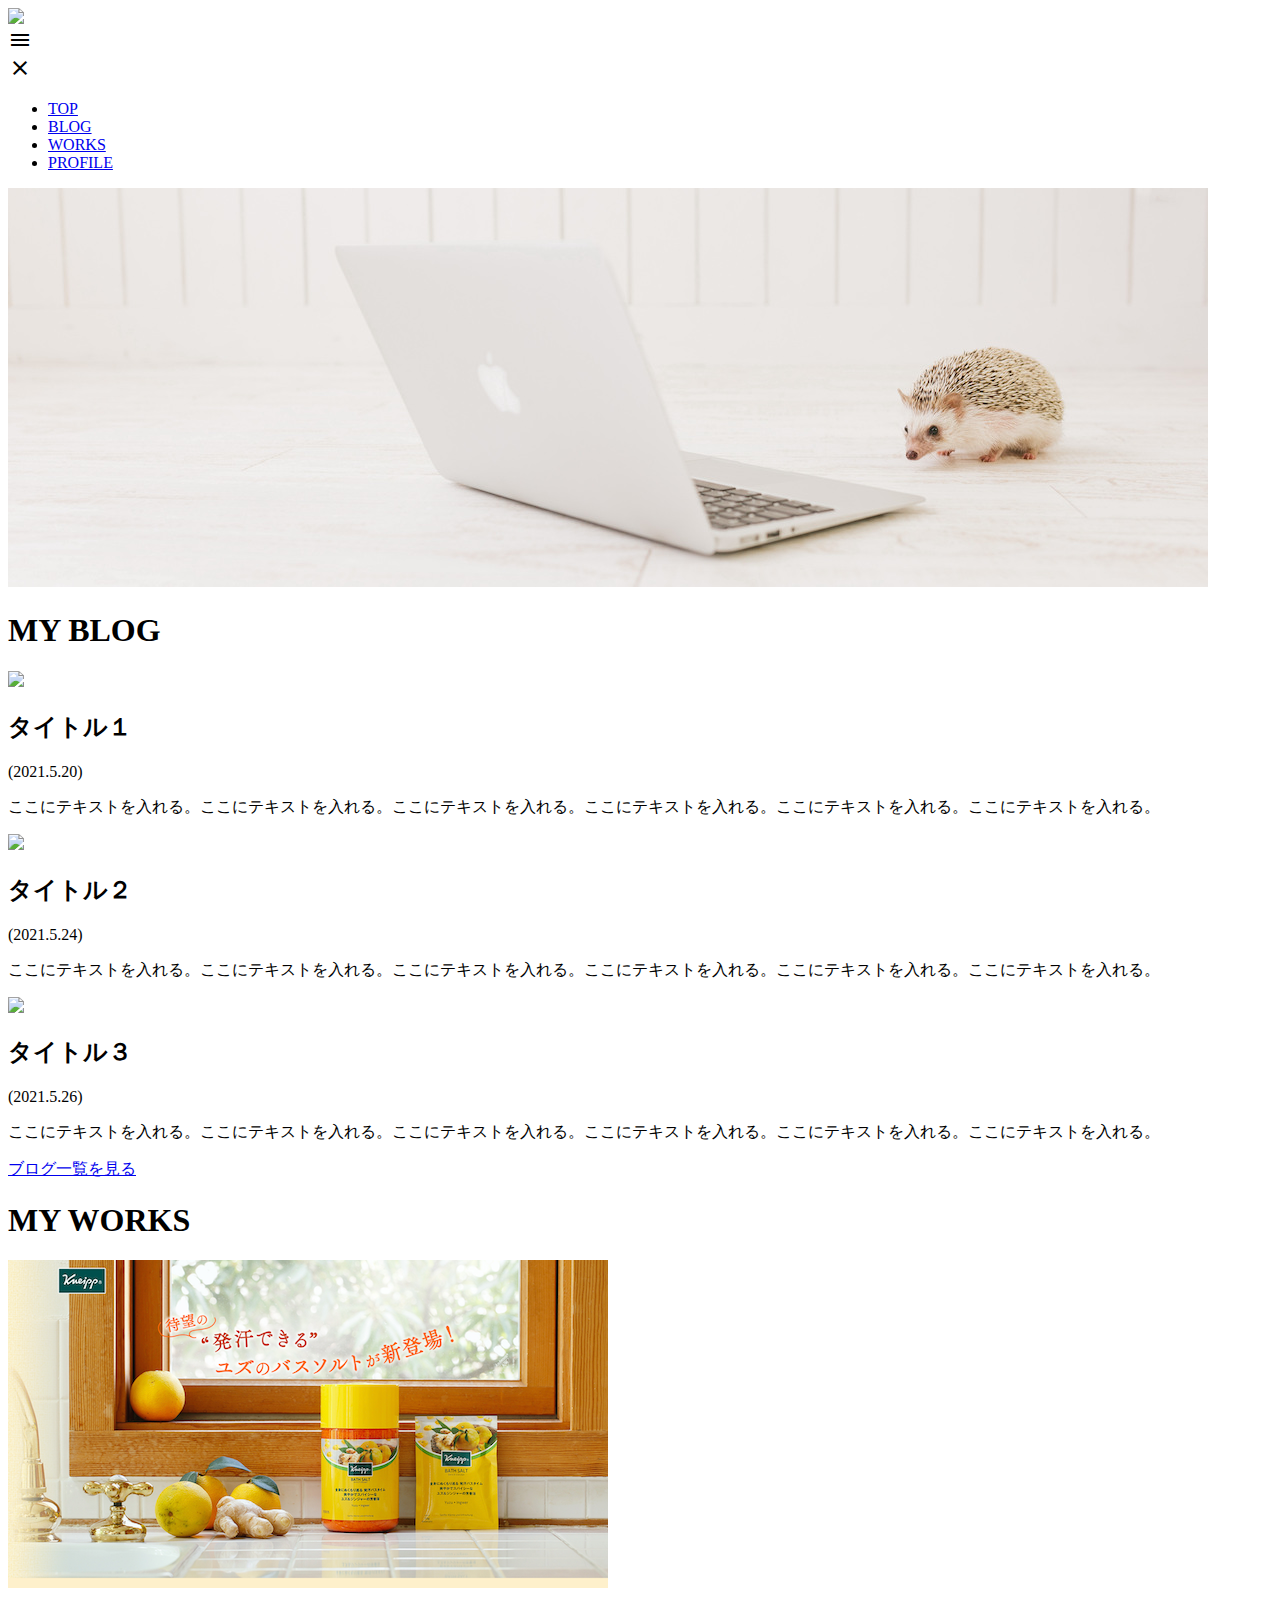
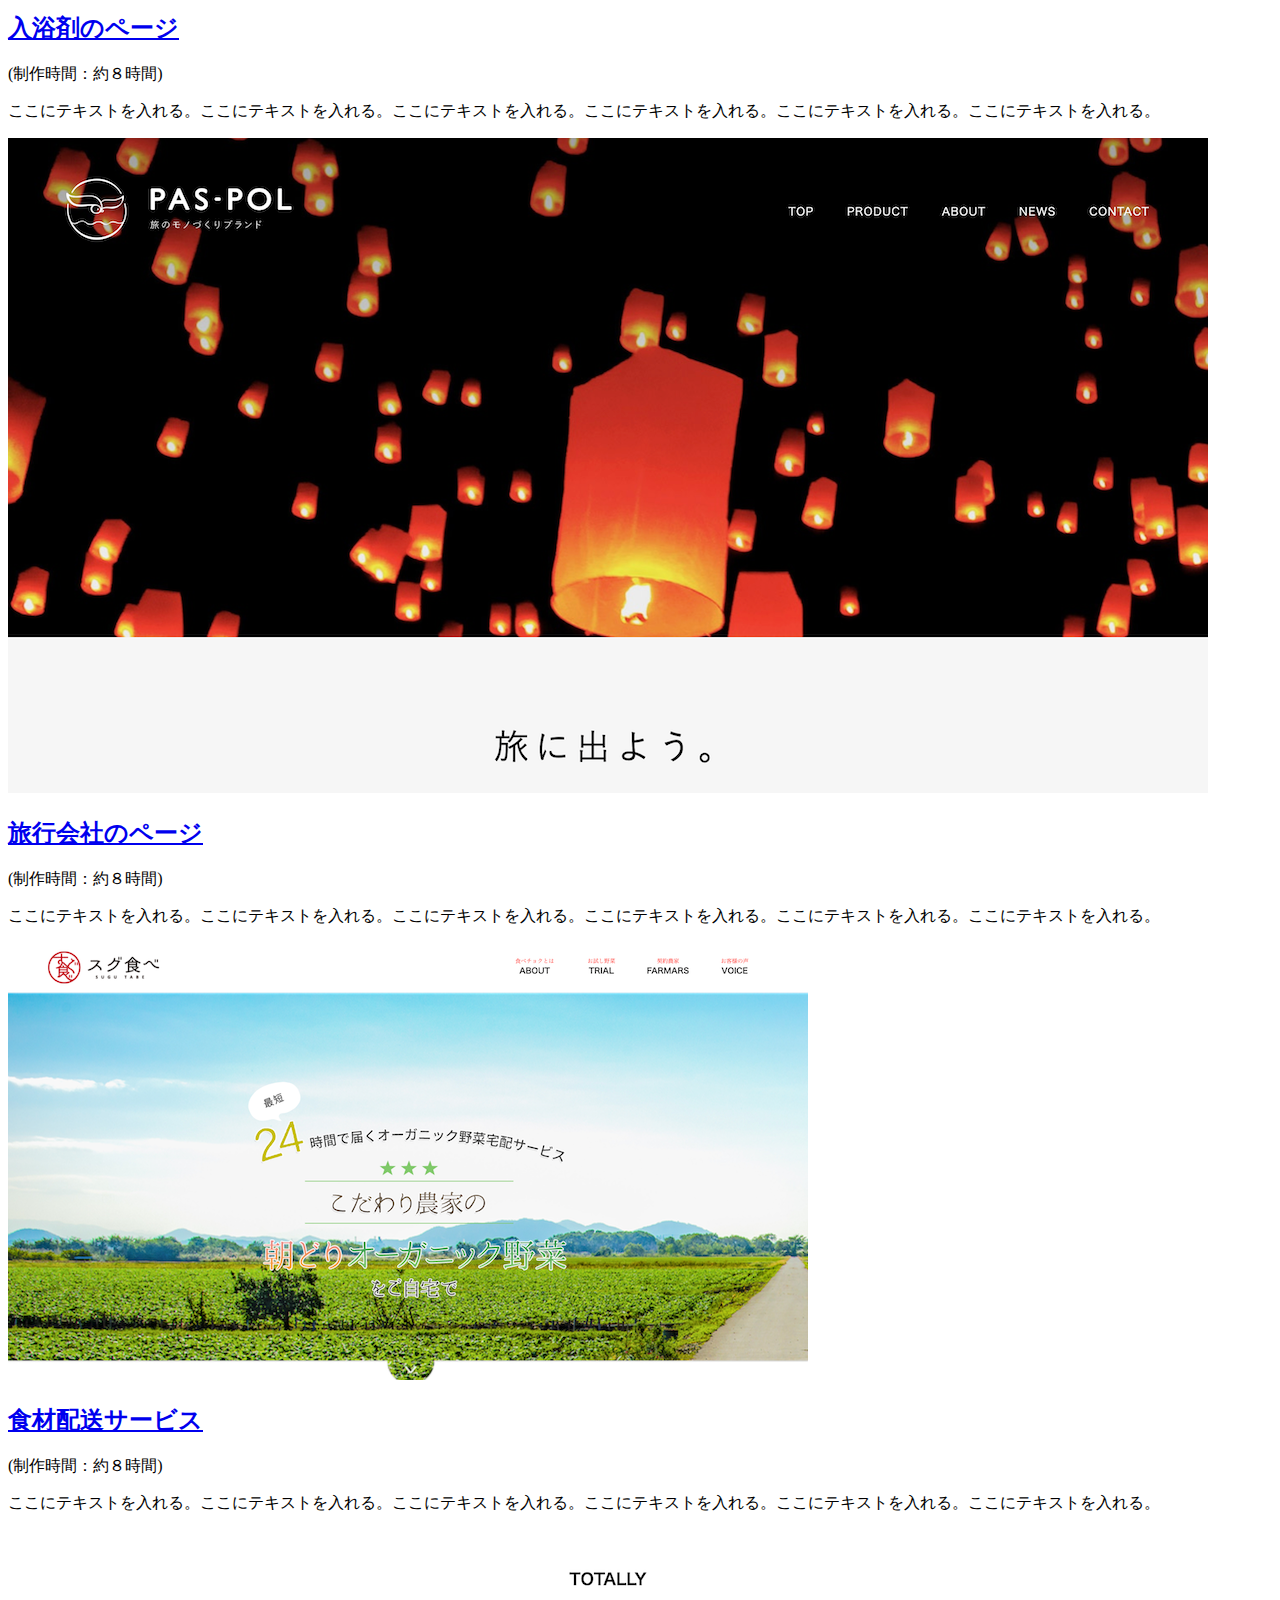
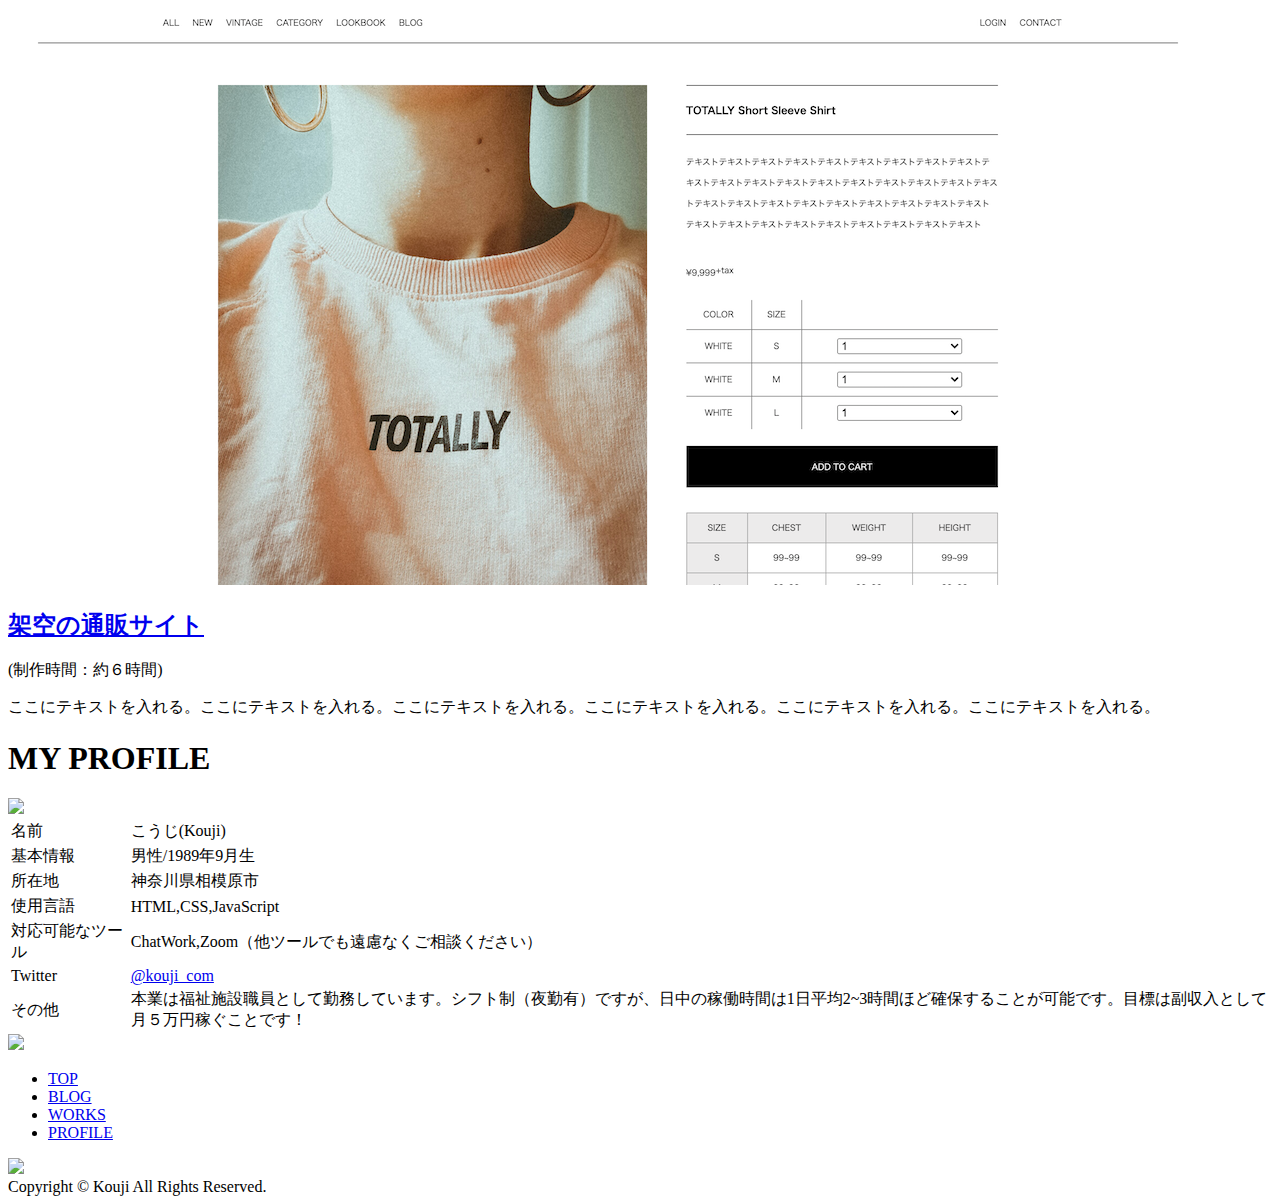
==== commit 48add34d: "Add files via upload" ====
--- a/index.html
+++ b/index.html
@@ -4,113 +4,249 @@
     <meta charset="utf-8">
     <title>Kouji's Page</title>
     <link rel="icon" href="img/icon.png">
-    <link rel="stylesheet" href="css/styles.css">
+    <link href="https://fonts.googleapis.com/icon?family=Material+Icons"rel="stylesheet">
+    <link rel="stylesheet" href="css/reset.css">
+    <link rel="stylesheet" href="css/style.css">
     <link rel="stylesheet" href="css/responsive.css">
     <meta name="viewport" content="width=device-width, initial-scale=1.0">
-
   </head>
     
-<body>
+  <body id="top-page">
+    <header>
+      <div class="logo">
+        <img src="img/logo.png">
+      </div>
+      <div class="sp-menu">
+        <span class="material-icons" id="open">menu</span>   
+      </div>
+    </header>
+    
+    <div class="overlay-back"></div>
+    <div class="overlay">
+      <span class="material-icons" id="close">close</span>  
+      <nav>
+        <ul>
+          <li><a href="#">TOP</a></li>
+          <li><a href="#">BLOG</a></li>
+          <li><a href="#">WORKS</a></li>
+          <li><a href="#">PROFILE</a></li>
+        </ul>
+      </nav>
+    </div>
 
-  <header>
-    <div class="header-logo" id="top">
-      <a href="#"><img src="img/header-logo.jpg"></a>
+    <img class="top-img" src="img/top-img.jpg">
+        
+    <main>
+      <section>
+        <h1 class="sec-title">MY BLOG</h1>
+          <div class="container">
+            <div class="content-img">
+              <img src="img/blog-img.png">
+            </div>
+            <div class="content-text">
+              <div class="content-title">
+                <div class="title">
+                  <h2>タイトル１</h2>
+                </div>
+                <div class="date">
+                  (2021.5.20)
+                </div>
+              </div>
+              <div class="blog-text">
+                <p>
+                  ここにテキストを入れる。ここにテキストを入れる。ここにテキストを入れる。ここにテキストを入れる。ここにテキストを入れる。ここにテキストを入れる。
+                </p>
+              </div>
+            </div>
+          </div>
+          <div class="container">
+            <div class="content-img">
+              <img src="img/blog-img.png">
+            </div>
+            <div class="content-text">
+              <div class="content-title">
+                <div class="title">
+                  <h2>タイトル２</h2>
+                </div>
+                <div class="date">
+                  (2021.5.24)
+                </div>
+              </div>
+              <div class="blog-text">
+                <p>
+                  ここにテキストを入れる。ここにテキストを入れる。ここにテキストを入れる。ここにテキストを入れる。ここにテキストを入れる。ここにテキストを入れる。
+                </p>
+              </div>
+            </div>
+          </div>
+          <div class="container">
+            <div class="content-img">
+              <img src="img/blog-img.png">
+            </div>
+            <div class="content-text">
+              <div class="content-title">
+                <div class="title">
+                  <h2>タイトル３</h2>
+                </div>
+                <div class="date">
+                  (2021.5.26)
+                </div>
+              </div>
+              <div class="blog-text">
+                <p>
+                  ここにテキストを入れる。ここにテキストを入れる。ここにテキストを入れる。ここにテキストを入れる。ここにテキストを入れる。ここにテキストを入れる。
+                </p>
+              </div>
+            </div>
+          </div>
+          <div class="archive-link">
+            <a href="#">ブログ一覧を見る</a>
+          </div>
+      </section>
+
+      <section>
+        <h1 class="sec-title">MY WORKS</h1>
+        <div class="container">
+          <div class="content-img">
+            <a href="https://kouji916.github.io/practice/kneipp/index.html" target="blank"><img src="img/kneipp.png"></a>
+          </div>
+          <div class="content-text">
+            <div class="content-title works-title">
+              <div class="title">
+                <h2><a href="https://kouji916.github.io/practice/kneipp/index.html" target="blank">入浴剤のページ</a></h2>
+              </div>
+              <div class="date">
+                (制作時間：約８時間)
+              </div>
+            </div>
+            <div class="blog-text">
+              <p>
+                ここにテキストを入れる。ここにテキストを入れる。ここにテキストを入れる。ここにテキストを入れる。ここにテキストを入れる。ここにテキストを入れる。
+              </p>
+            </div>
+          </div>
+        </div>
+        <div class="container">
+          <div class="content-img">
+            <a href="https://kouji916.github.io/practice/paspol/index.html" target="blank"><img src="img/paspol.png"></a>
+          </div>
+          <div class="content-text">
+            <div class="content-title works-title">
+              <div class="title">
+                <h2><a href="https://kouji916.github.io/practice/paspol/index.html" target="blank">旅行会社のページ</a></h2>
+              </div>
+              <div class="date">
+                (制作時間：約８時間)
+              </div>
+            </div>
+            <div class="blog-text">
+              <p>
+                ここにテキストを入れる。ここにテキストを入れる。ここにテキストを入れる。ここにテキストを入れる。ここにテキストを入れる。ここにテキストを入れる。
+              </p>
+            </div>
+          </div>
+        </div>
+        <div class="container">
+          <div class="content-img">
+            <a href="https://kouji916.github.io/practice/20210414/index.html" target="blank"><img src="img/sugutabe.png"></a>
+          </div>
+          <div class="content-text">
+            <div class="content-title works-title">
+              <div class="title">
+                <h2><a href="https://kouji916.github.io/practice/20210414/index.html" target="blank">食材配送サービス</a></h2>
+              </div>
+              <div class="date">
+                (制作時間：約８時間)
+              </div>
+            </div>
+            <div class="blog-text">
+              <p>
+                ここにテキストを入れる。ここにテキストを入れる。ここにテキストを入れる。ここにテキストを入れる。ここにテキストを入れる。ここにテキストを入れる。
+              </p>
+            </div>
+          </div>
+        </div>
+        <div class="container">
+          <div class="content-img">
+            <a href="https://kouji916.github.io/practice/tottaly/index.html" target="blank"><img src="img/tottaly.png"></a>
+          </div>
+          <div class="content-text">
+            <div class="content-title works-title">
+              <div class="title">
+                <h2><a href="https://kouji916.github.io/practice/tottaly/index.html" target="blank">架空の通販サイト</a></h2>
+              </div>
+              <div class="date">
+                (制作時間：約６時間)
+              </div>
+            </div>
+            <div class="blog-text">
+              <p>
+                ここにテキストを入れる。ここにテキストを入れる。ここにテキストを入れる。ここにテキストを入れる。ここにテキストを入れる。ここにテキストを入れる。
+              </p>
+            </div>
+          </div>
+        </div>
+      </section>
+      <section>
+        <h1 class="sec-title">MY PROFILE</h1>
+        <div class="container">
+          <div class="profile-img">
+            <img src="img/my-photo.png">
+          </div>
+          <div class="profile-text">
+            <table>
+              <tr>
+                <td>名前</td>
+                <td>こうじ(Kouji)</td>
+              </tr>
+              <tr>
+                <td>基本情報</td>
+                <td>男性/1989年9月生</td>
+              </tr>
+              <tr>
+                <td>所在地</td>
+                <td>神奈川県相模原市</td>
+              </tr>
+              <tr>
+                <td>使用言語</td>
+                <td>HTML,CSS,JavaScript</td>
+              </tr>
+              <tr>
+                <td>対応可能なツール</td>
+                <td>ChatWork,Zoom（他ツールでも遠慮なくご相談ください）</td>
+              </tr>
+              <tr>
+                <td>Twitter</td>
+                <td><a href="https://twitter.com/kouji16_com">@kouji_com</a></td>
+              </tr>
+              <tr>
+                <td>その他</td>
+                <td>本業は福祉施設職員として勤務しています。シフト制（夜勤有）ですが、日中の稼働時間は1日平均2~3時間ほど確保することが可能です。目標は副収入として月５万円稼ぐことです！</td>
+              </tr>
+            </table>
+          </div>
+        </div>
+      </section>
+    </main>
+    <div class="top-link">
+      <a href="#top-page"><img src="img/top-link.png"></a>
     </div>
-    <img class="top-img" src="img/top-img.jpg">
-    <div class="header-nav">
-      <ul>
-        <li><a href="#profile" class="btn">プロフィール</a></li>
-        <li><a href="#service" class="btn">サービス</a></li>
-        <li><a href="#works" class="btn">作品</a></li>
-      </ul>
-    </div>
-  </header>
-
-  <main>
-    <section>
-      <h1 class="subtitle" id="profile">プロフィール</h1>
-      <div class="profile-wrapper">
-        <img src="img/sorry.png" class="sorry">
-      </div>
-    </section>
-
-    <section>
-      <h1 class="subtitle" id="service">サービス</h1>
-      <div class="service-wrapper">
-        <img src="img/sorry.png" class="sorry">
-      </div>
-    </section>
-
-    <section>
-      <h1 class="subtitle" id="works">作品</h1>
-      
-      <div class="works-wrapper">
-        <div class="works">
-          <ul>
-            <li>
-              <a href="practice/kneipp/index.html" target="blank">
-                <img src="img/kneipp.png">
-                <h2>入浴剤の広告<br><span>（制作時間：8時間）</span></h2>
-              </a>
-              <p>レスポンシブ対応に苦戦して、思った通りの配置にならなくて悩みました。ページ中盤のフレームの作り方がわからなく、自作もできずに結局ドットのボーダーにしてしまったのは後で改善したいな、と思うところ。。。</p>
-            </li>
-          </ul>
-        </div>
-        
-        <div class="works">
-          <ul>
-            <li>
-              <a href="practice/20210414/index.html" target="blank">
-                <img src="img/sugutabe.png">
-                <h2>架空の野菜配送サービス<br><span>（制作時間：10時間）</span></h2>
-              </a>
-              <p>セクション一つひとつのレイアウトが少しずつ違っていたので、その都度違うレイアウトの方法を考えるのがしんどかったですけど、形になった時の喜びを多く味わえる作品になりました😀🎶PC画面でも色んなこと考えるのに、さらにレスポンシブにも対応させるなんて😵❗️</p>
-            </li>
-          </ul>
-        </div>
-        
-        <div class="works">
-          <ul>
-            <li>
-              <a href="practice/paspol/index.html" target="blank">
-                <img src="img/paspol.png">
-                <h2>旅行会社サイト<br><span>（制作時間：8時間）</span></h2>
-              </a>
-              <p>模写コーディング２作目。本来はトップの画像は自動でスクロールするようになっていますが、Java Scriptを習得するまではお預け。。。初めてレスポンシブデザインでのハンバーガーメニューの実装で、主にそこに時間をとられてしまいました💦</p>
-            </li>
-          </ul>
-        </div>
-        
-        <div class="works">
-          <ul>
-            <li>
-              <a href="practice/tottaly/index.html" target="blank">
-                <img src="img/tottaly.png">
-                <h2>架空の通販サイト<br><span>（制作時間：８時間）</span></h2>
-              </a>
-              <p>模写コーディング処女作。初めてのアウトプット作業でわからないことだらけで着手しました。シンプルだけどまとまったレイアウトの作品にできました。レスポンシブ対応もしています。</p>
-            </li>
-          </ul>
-        </div>
-      </div>
-      
-      <div class="top-btn">
-        <a href="#top"><img src="img/top-btn.png"></a>
-      </div>
-    </section>
-      
-    </main>
-    
     <footer>
-      <div class="footer-wrapper">
-        <a href="https://twitter.com/aruma11111" class="contact" target="blank"><img src="img/twitter-icon.png"></a>
-        <a href="https://twitter.com/aruma11111" class="contact" target="blank"><img src="img/twitter-icon.png"></a>
-        <a href="https://twitter.com/aruma11111" class="contact" target="blank"><img src="img/twitter-icon.png"></a>
-    </div>
-      
-    <p>こうじドットコム</p>
-  </footer>
-
-</body>
-    
+      <div class="footer-nav">
+        <ul>
+          <li><a href="#top-page">TOP</a></li>
+          <li><a href="#">BLOG</a></li>
+          <li><a href="#">WORKS</a></li>
+          <li><a href="#">PROFILE</a></li>
+        </ul>
+      </div>
+      <div class="footer-img">
+        <img src="img/logo.png">
+      </div>
+      <div class="copyright">
+        Copyright © Kouji All Rights Reserved.
+      </div>
+    </footer>
+    <script src="js/main.js"></script>
+  </body>
 </html>
--- a/css/responsive.css
+++ b/css/responsive.css
@@ -1,4 +1,13 @@
 @media screen and (max-width: 600px) {
+
+  .header-nav ul{
+    width: 90%;
+  }
+
+  .btn {
+    margin-right: 5px;
+    padding: 2px 5px;
+  }
 
   .works-wrapper {
     flex-direction: column;
@@ -9,4 +18,5 @@
     margin: 0 auto 60px;
   }
 
+  
 }